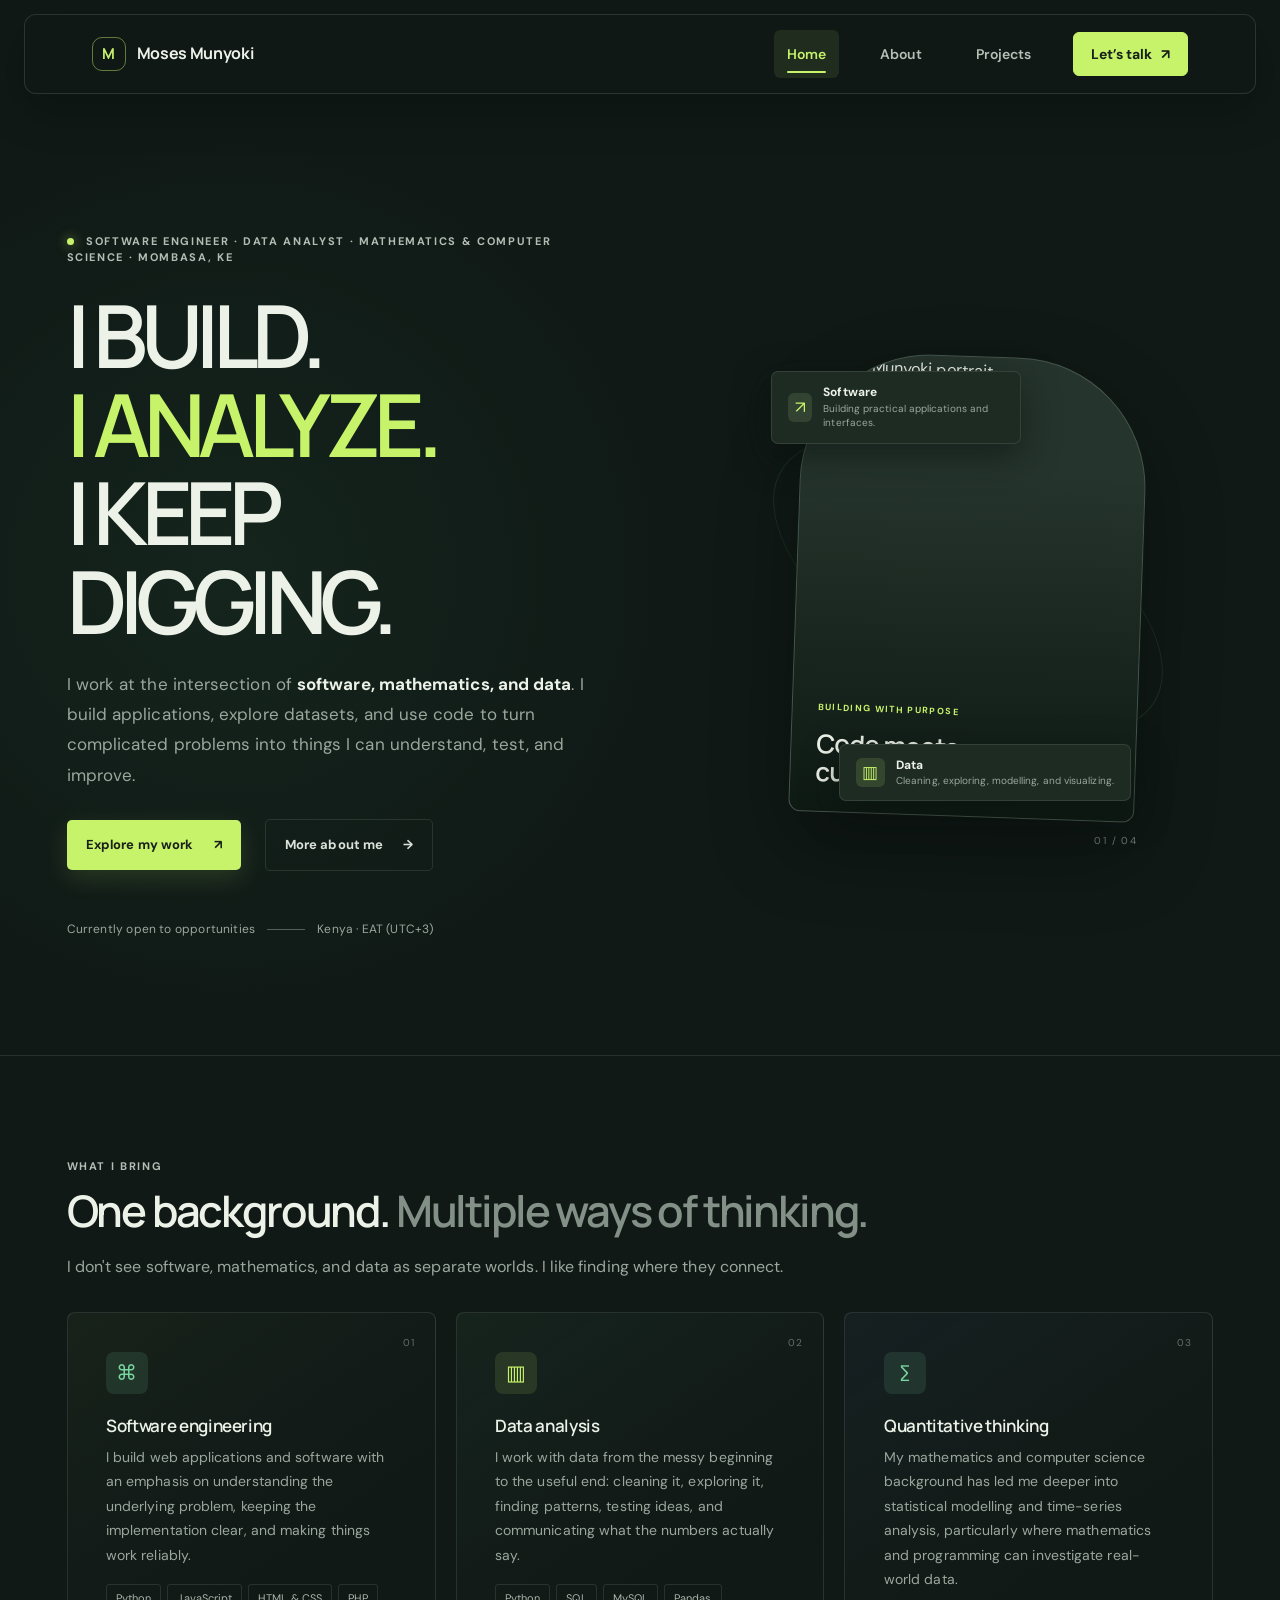
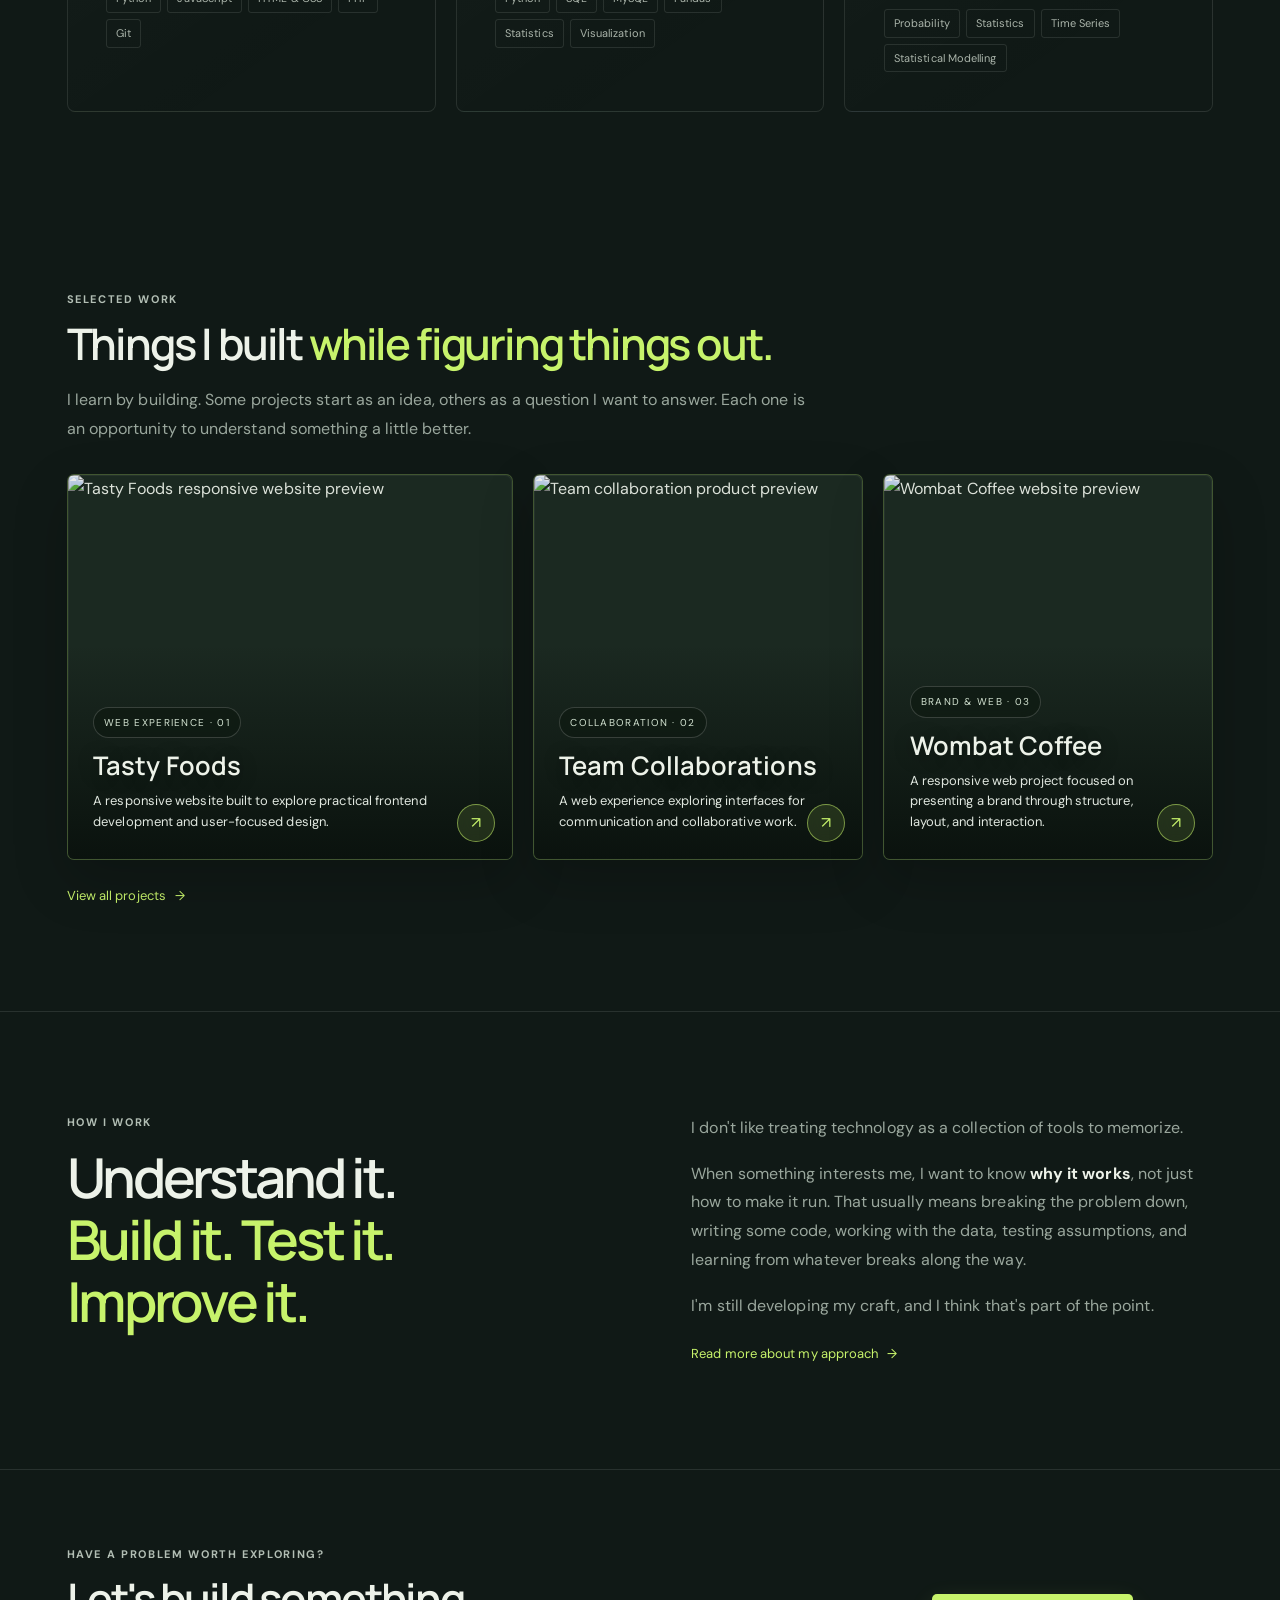
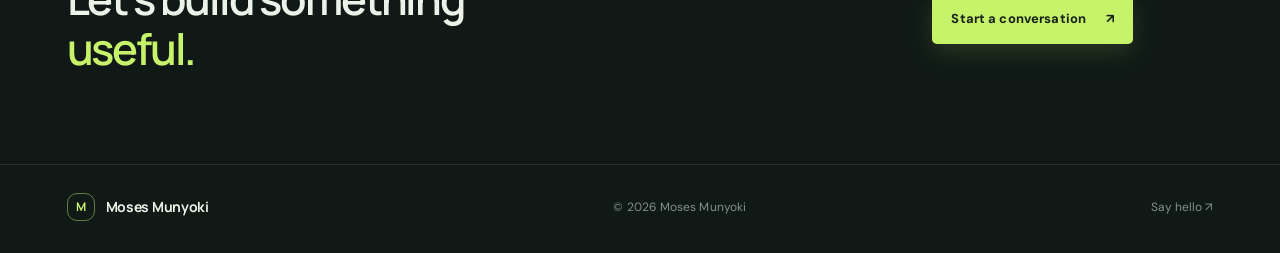
==== index.html @ 000abdc4 "Refresh portfolio design and content" ====
<!DOCTYPE html>
<html lang="en">
<head>
  <meta charset="UTF-8">
  <meta name="viewport" content="width=device-width, initial-scale=1.0">
  <meta name="author" content="Moses Munyoki">
  <meta name="description" content="Moses Munyoki — software engineer and data analyst building thoughtful digital products.">
  <meta name="theme-color" content="#101916">
  <title>Moses Munyoki — Software Engineer & Data Analyst</title>
  <link rel="icon" href="img/logo.png" type="image/png">
  <link rel="stylesheet" href="css/default.css">
  <link rel="stylesheet" href="css/ld.css">
</head>
<body>
  <div class="container">
    <header class="site-header">
      <nav class="site-nav" aria-label="Main navigation">
        <a class="brand" href="./" aria-label="Moses Munyoki home"><span class="brand-mark">M</span><span>Moses Munyoki</span></a>
        <button class="menu-toggle" id="toggle-menu" type="button" aria-expanded="false" aria-controls="main-menu">Menu <span aria-hidden="true">☰</span></button>
        <div class="nav-links" id="main-menu">
          <a class="active" href="./">Home</a><a href="pages/about/">About</a><a href="pages/project/">Projects</a><a class="nav-cta" href="pages/contact/">Let’s talk <span aria-hidden="true">↗</span></a>
        </div>
      </nav>
    </header>
    <main>
      <section class="hero" aria-labelledby="hero-title">
        <div class="hero-copy">
          <p class="eyebrow"><span class="status-dot"></span> SOFTWARE ENGINEER · DATA ANALYST · MATHEMATICS &amp; COMPUTER SCIENCE · MOMBASA, KE</p>
          <h1 id="hero-title">I BUILD.<br><span class="accent-text">I ANALYZE.</span><br>I KEEP DIGGING.</h1>
          <p class="hero-intro">I work at the intersection of <strong>software, mathematics, and data</strong>. I build applications, explore datasets, and use code to turn complicated problems into things I can understand, test, and improve.</p>
          <div class="hero-actions"><a class="button button-primary" href="pages/project/">Explore my work <span aria-hidden="true">↗</span></a><a class="button button-quiet" href="pages/about/">More about me <span aria-hidden="true">→</span></a></div>
          <div class="hero-meta"><span>Currently open to opportunities</span><span class="meta-line"></span><span>Kenya · EAT (UTC+3)</span></div>
        </div>
        <div class="hero-visual" aria-label="A glimpse of my work and process">
          <div class="visual-orbit orbit-one"></div><div class="visual-orbit orbit-two"></div>
          <div class="visual-card visual-card-main"><img src="img/me_bg_hal.jpg" alt="Moses Munyoki portrait" class="portrait"><div class="portrait-overlay"><span class="eyebrow">BUILDING WITH PURPOSE</span><strong>Code meets<br>curiosity.</strong></div></div>
          <div class="floating-note note-top"><span class="note-icon">↗</span><span><strong>Software</strong><small>Building practical applications and interfaces.</small></span></div>
          <div class="floating-note note-bottom"><span class="note-icon note-icon-lime">▥</span><span><strong>Data</strong><small>Cleaning, exploring, modelling, and visualizing.</small></span></div>
          <span class="visual-index">01 / 04</span>
        </div>
      </section>
      <section class="capabilities section-shell" aria-labelledby="capabilities-title">
        <div class="section-heading"><div><p class="eyebrow">WHAT I BRING</p><h2 id="capabilities-title">One background. <span class="muted">Multiple ways of thinking.</span></h2></div></div>
        <p class="section-intro">I don't see software, mathematics, and data as separate worlds. I like finding where they connect.</p>
        <div class="capability-grid">
          <article class="capability-card"><span class="card-number">01</span><span class="capability-icon">⌘</span><h3>Software engineering</h3><p>I build web applications and software with an emphasis on understanding the underlying problem, keeping the implementation clear, and making things work reliably.</p><div class="tag-list"><span>Python</span><span>JavaScript</span><span>HTML & CSS</span><span>PHP</span><span>Git</span></div></article>
          <article class="capability-card"><span class="card-number">02</span><span class="capability-icon lime-icon">▥</span><h3>Data analysis</h3><p>I work with data from the messy beginning to the useful end: cleaning it, exploring it, finding patterns, testing ideas, and communicating what the numbers actually say.</p><div class="tag-list"><span>Python</span><span>SQL</span><span>MySQL</span><span>Pandas</span><span>Statistics</span><span>Visualization</span></div></article>
          <article class="capability-card"><span class="card-number">03</span><span class="capability-icon">∑</span><h3>Quantitative thinking</h3><p>My mathematics and computer science background has led me deeper into statistical modelling and time-series analysis, particularly where mathematics and programming can investigate real-world data.</p><div class="tag-list"><span>Probability</span><span>Statistics</span><span>Time Series</span><span>Statistical Modelling</span></div></article>
        </div>
      </section>
      <section class="featured-work section-shell" aria-labelledby="work-title">
        <div class="section-heading"><div><p class="eyebrow">SELECTED WORK</p><h2 id="work-title">Things I built <span class="accent-text">while figuring things out.</span></h2></div></div>
        <p class="section-intro">I learn by building. Some projects start as an idea, others as a question I want to answer. Each one is an opportunity to understand something a little better.</p>
        <div class="featured-grid">
          <a class="work-card work-card-large" href="pages/project/"><img src="img/tasty-foods.png" alt="Tasty Foods responsive website preview" fetchpriority="high"><span class="work-overlay"><span class="work-type">WEB EXPERIENCE · 01</span><strong>Tasty Foods</strong><span class="work-description">A responsive website built to explore practical frontend development and user-focused design.</span><span class="work-arrow">↗</span></span></a>
          <a class="work-card" href="pages/project/"><img src="img/team-colab.png" alt="Team collaboration product preview" loading="lazy" decoding="async"><span class="work-overlay"><span class="work-type">COLLABORATION · 02</span><strong>Team Collaborations</strong><span class="work-description">A web experience exploring interfaces for communication and collaborative work.</span><span class="work-arrow">↗</span></span></a>
          <a class="work-card" href="pages/project/"><img src="img/wombat-coffee.png" alt="Wombat Coffee website preview" loading="lazy" decoding="async"><span class="work-overlay"><span class="work-type">BRAND & WEB · 03</span><strong>Wombat Coffee</strong><span class="work-description">A responsive web project focused on presenting a brand through structure, layout, and interaction.</span><span class="work-arrow">↗</span></span></a>
        </div>
        <a class="text-link work-all-link" href="pages/project/">View all projects <span aria-hidden="true">→</span></a>
      </section>
      <section class="approach section-shell"><div><p class="eyebrow">HOW I WORK</p><h2>Understand it.<br><span class="accent-text">Build it. Test it. Improve it.</span></h2></div><div class="approach-copy"><p>I don't like treating technology as a collection of tools to memorize.</p><p>When something interests me, I want to know <strong>why it works</strong>, not just how to make it run. That usually means breaking the problem down, writing some code, working with the data, testing assumptions, and learning from whatever breaks along the way.</p><p>I'm still developing my craft, and I think that's part of the point.</p><a class="text-link" href="pages/about/">Read more about my approach <span aria-hidden="true">→</span></a></div></section>
      <section class="closing section-shell"><p class="eyebrow">HAVE A PROBLEM WORTH EXPLORING?</p><div class="closing-row"><h2>Let's build something<br><span class="accent-text">useful.</span></h2><a class="button button-primary" href="pages/contact/">Start a conversation <span aria-hidden="true">↗</span></a></div></section>
    </main>
    <footer class="site-footer"><a class="brand footer-brand" href="./"><span class="brand-mark">M</span><span>Moses Munyoki</span></a><span>© <span data-year></span> Moses Munyoki</span><a href="mailto:mosesmunyoki6@gmail.com">Say hello ↗</a></footer>
  </div>
  <script src="js/app.js"></script><script src="js/home.js"></script>
</body>
</html>
---- css/default.css ----
@import url('https://fonts.googleapis.com/css2?family=DM+Sans:wght@400;500;600;700&family=Manrope:wght@400;500;600;700;800&display=swap');

:root{color-scheme:dark;--bg:#101916;--bg-soft:#151f1b;--surface:#19241f;--line:rgba(231,241,231,.11);--text:#edf2e9;--muted:#9aa79d;--lime:#c7f36b;--mint:#78d6a1;--content:1500px;--gutter:clamp(24px,5.2vw,84px);font-family:'DM Sans',Arial,sans-serif;font-synthesis:none;text-rendering:optimizeLegibility}
*,*::before,*::after{box-sizing:border-box}
html{scroll-behavior:smooth;background:var(--bg)}
body{margin:0;background:var(--bg);color:var(--text);font-size:16px;line-height:1.65;-webkit-font-smoothing:antialiased}
img{display:block;max-width:100%}a{color:inherit;text-decoration:none}button,input,textarea{font:inherit}button,a{-webkit-tap-highlight-color:transparent}
.container{min-height:100vh;overflow:hidden}.site-header{position:sticky;top:14px;z-index:20;width:min(calc(100% - 48px),var(--content));margin:14px auto -96px;border:1px solid rgba(231,241,231,.13);border-radius:12px;background:rgba(16,25,22,.82);backdrop-filter:blur(20px);box-shadow:0 16px 45px rgba(0,0,0,.22)}
.site-nav{max-width:var(--content);min-height:82px;padding:0 var(--gutter);margin:auto;display:flex;align-items:center;gap:36px}.brand{display:inline-flex;align-items:center;gap:11px;font-family:Manrope,sans-serif;font-weight:700;font-size:15px;white-space:nowrap}.brand-mark{height:34px;width:34px;display:grid;place-items:center;border:1px solid rgba(199,243,107,.45);color:var(--lime);font-size:15px;border-radius:10px}.nav-links{margin-left:auto;display:flex;align-items:center;gap:clamp(28px,4vw,56px);color:var(--muted);font-size:13px}.nav-links a{transition:color .2s}.nav-links a:hover,.nav-links a.active{color:var(--text)}.nav-links .nav-cta{color:var(--lime);padding:10px 15px;border:1px solid rgba(199,243,107,.32);border-radius:6px}.nav-cta span{padding-left:9px}.menu-toggle{display:none}
.hero{position:relative;max-width:var(--content);margin:auto;padding:clamp(105px,11vw,165px) var(--gutter) clamp(90px,9vw,135px);min-height:min(780px,84vh);display:grid;grid-template-columns:1.05fr .95fr;align-items:center;gap:clamp(55px,9vw,140px)}.hero::before{content:"";position:absolute;inset:0 44% 0 -20%;background:radial-gradient(ellipse,rgba(52,112,75,.13),transparent 65%);pointer-events:none}.hero-copy{position:relative;z-index:1}.eyebrow{margin:0;color:#a6b3a8;font-size:10px;font-weight:700;letter-spacing:.17em;line-height:1.5}.status-dot{display:inline-block;width:7px;height:7px;border-radius:50%;background:var(--lime);margin-right:8px;box-shadow:0 0 12px rgba(199,243,107,.65)}h1,h2,h3,p{margin-top:0}.hero h1{font-family:Manrope,sans-serif;font-size:clamp(58px,7.1vw,100px);line-height:1.07;letter-spacing:-.065em;font-weight:600;margin:25px 0 23px}.accent-text{color:var(--lime)}.hero-intro{max-width:570px;font-size:17px;color:var(--muted);line-height:1.8;margin-bottom:29px}.hero-actions{display:flex;align-items:center;gap:24px}.button{display:inline-flex;align-items:center;justify-content:center;gap:20px;padding:13px 17px;font-size:12px;font-weight:700;border-radius:5px;transition:transform .2s,background .2s,border-color .2s}.button:hover{transform:translateY(-2px)}.button-primary{background:var(--lime);color:#182019}.button-primary:hover{background:#d6ff86}.button-quiet{border:1px solid var(--line);color:#dbe2da}.button-quiet:hover{border-color:rgba(231,241,231,.35)}.hero-meta{display:flex;align-items:center;gap:12px;color:#849188;font-size:10px;margin-top:48px}.meta-line{height:1px;width:38px;background:#526057}
.hero-visual{height:clamp(440px,42vw,570px);position:relative;display:grid;place-items:center}.visual-card-main{position:relative;width:clamp(300px,27vw,400px);height:clamp(390px,36vw,520px);overflow:hidden;border-radius:130px 130px 12px 12px;border:1px solid rgba(226,242,226,.17);background:#25342c;box-shadow:0 32px 80px rgba(0,0,0,.3);transform:rotate(2deg)}.portrait{width:100%;height:100%;object-fit:cover;object-position:center 28%;filter:saturate(.72)}.visual-card-main::after{content:"";position:absolute;inset:25% 0 0;background:linear-gradient(transparent,rgba(12,23,17,.93))}.portrait-overlay{position:absolute;z-index:1;bottom:25px;left:25px}.portrait-overlay .eyebrow{font-size:8px;color:var(--lime)}.portrait-overlay strong{display:block;font:600 24px/1.1 Manrope,sans-serif;margin-top:10px;letter-spacing:-.04em}.visual-orbit{position:absolute;border:1px solid rgba(199,243,107,.16);border-radius:50%;width:385px;height:385px;transform:rotate(-29deg) scaleY(.48)}.orbit-two{width:440px;height:440px;transform:rotate(32deg) scaleY(.48);border-color:rgba(120,214,161,.13)}.floating-note{position:absolute;display:flex;align-items:center;gap:11px;background:#1d2b23;border:1px solid var(--line);box-shadow:0 12px 35px #0a110e88;padding:11px 15px;border-radius:7px;z-index:3}.note-top{top:59px;right:-5px}.note-bottom{bottom:53px;left:-7px}.note-icon{height:29px;width:29px;border-radius:6px;display:grid;place-items:center;background:#334331;color:var(--lime);font-size:17px}.note-icon-lime{background:rgba(199,243,107,.14)}.floating-note strong,.floating-note small{display:block;font-size:10px;line-height:1.45}.floating-note small{color:var(--muted);font-size:9px}.visual-index{position:absolute;right:4px;bottom:6px;color:#77847a;font-size:9px;letter-spacing:.14em}
.section-shell{max-width:var(--content);margin:0 auto;padding:clamp(90px,8vw,125px) var(--gutter)}.capabilities{border-top:1px solid var(--line)}.section-heading{display:flex;justify-content:space-between;align-items:end;gap:24px;margin-bottom:29px}.section-heading h2,.closing h2{font:600 clamp(25px,3.2vw,37px)/1.2 Manrope,sans-serif;letter-spacing:-.05em;margin:11px 0 0}.muted{color:#829087}.text-link{font-size:11px;color:var(--lime);white-space:nowrap}.text-link span{padding-left:9px}.capability-grid{display:grid;grid-template-columns:repeat(3,1fr);gap:20px}.capability-card{position:relative;padding:clamp(28px,3vw,42px);border:1px solid var(--line);border-radius:8px;background:linear-gradient(145deg,rgba(255,255,255,.025),transparent 70%);min-height:260px;transition:transform .22s,border-color .22s}.capability-card:hover{transform:translateY(-4px);border-color:rgba(199,243,107,.32)}.card-number{position:absolute;right:20px;top:21px;color:#617066;font-size:9px;letter-spacing:.1em}.capability-icon{height:34px;width:34px;border-radius:8px;display:grid;place-items:center;margin-bottom:20px;background:rgba(120,214,161,.12);color:var(--mint);font-size:19px}.lime-icon{color:var(--lime);background:rgba(199,243,107,.11)}.capability-card h3{font:600 15px Manrope,sans-serif;letter-spacing:-.02em;margin-bottom:8px}.capability-card p{font-size:13px;line-height:1.7;color:var(--muted);max-width:290px;margin-bottom:17px}.tag-list{display:flex;gap:6px;flex-wrap:wrap}.tag-list span{font-size:9px;color:#aab4aa;border:1px solid var(--line);border-radius:3px;padding:3px 7px}
.featured-work{padding-top:clamp(65px,6vw,90px)}.featured-grid{display:grid;grid-template-columns:1.35fr 1fr 1fr;gap:20px}.work-card{position:relative;min-height:clamp(260px,24vw,360px);overflow:hidden;border-radius:7px;background:#1b2921;border:1px solid var(--line)}.work-card img{width:100%;height:100%;min-height:clamp(260px,24vw,360px);object-fit:cover;transition:transform .45s;opacity:.78}.work-card:hover img{transform:scale(1.045);opacity:.92}.work-overlay{position:absolute;inset:30% 0 0;padding:17px;display:flex;flex-direction:column;justify-content:end;background:linear-gradient(transparent,rgba(10,17,13,.94))}.work-type{font-size:8px;letter-spacing:.13em;color:#b8c5b9}.work-overlay strong{font:600 17px Manrope,sans-serif;margin-top:5px}.work-arrow{position:absolute;right:17px;bottom:17px;color:var(--lime);font-size:16px}
.closing{border-top:1px solid var(--line);padding-top:clamp(70px,6vw,100px);padding-bottom:clamp(75px,7vw,110px)}.closing-row{display:flex;justify-content:space-between;align-items:center;gap:30px}.closing-row .button{margin-right:7%}.site-footer{max-width:var(--content);margin:auto;padding:28px var(--gutter) 32px;border-top:1px solid var(--line);display:flex;align-items:center;justify-content:space-between;color:#829087;font-size:10px}.footer-brand{color:var(--text);font-size:12px}.footer-brand .brand-mark{height:28px;width:28px;font-size:12px}
/* Inner pages */
.page-hero{max-width:var(--content);margin:auto;padding:clamp(100px,9vw,140px) var(--gutter) 70px}.page-hero h1{font:600 clamp(42px,6vw,68px)/1.1 Manrope,sans-serif;letter-spacing:-.06em;margin:19px 0 14px}.page-hero p{color:var(--muted);max-width:760px;font-size:16px}.about-layout{display:grid;grid-template-columns:.8fr 1.2fr;gap:clamp(54px,8vw,120px);align-items:start}.about-photo{height:clamp(390px,40vw,560px);border-radius:10px;overflow:hidden;border:1px solid var(--line);background:var(--surface)}.about-photo img{height:100%;width:100%;object-fit:cover;object-position:center 25%;filter:saturate(.7)}.about-copy h2{font:600 24px Manrope,sans-serif;letter-spacing:-.04em}.about-copy p{font-size:15px;color:var(--muted);line-height:1.9}.skill-groups{display:grid;grid-template-columns:repeat(2,1fr);gap:12px;margin-top:27px}.skill-group{padding:19px;border:1px solid var(--line);border-radius:7px}.skill-group h3{font:600 13px Manrope,sans-serif;color:var(--lime);margin-bottom:10px}.skill-group p{margin:0;font-size:11px}.social-links{display:flex;gap:10px;margin-top:27px}.social-links a{font-size:11px;padding:8px 12px;border:1px solid var(--line);border-radius:5px;color:#d4ddd3}.project-grid{display:grid;grid-template-columns:repeat(2,minmax(0,1fr));gap:22px}.project-card{overflow:hidden;border:1px solid var(--line);border-radius:8px;background:#151f1b;transition:transform .2s,border-color .2s}.project-card:hover{transform:translateY(-4px);border-color:rgba(199,243,107,.35)}.project-card img{width:100%;aspect-ratio:16/8.8;object-fit:cover;background:#24332b}.project-info{padding:22px 24px 24px}.project-info-top{display:flex;justify-content:space-between;align-items:start;gap:12px}.project-info h2{font:600 17px Manrope,sans-serif;margin:0 0 6px}.project-info p{font-size:13px;color:var(--muted);margin:0}.project-info .project-index{color:#849188;font-size:9px;letter-spacing:.1em;padding-top:5px}.project-tags{display:flex;gap:6px;flex-wrap:wrap;margin-top:13px}.project-tags span{font-size:9px;color:#aab4aa;padding:3px 7px;border:1px solid var(--line);border-radius:3px}.contact-layout{display:grid;grid-template-columns:.85fr 1.15fr;gap:clamp(35px,7vw,100px);align-items:start}.contact-note{border:1px solid var(--line);border-radius:8px;background:var(--surface);padding:28px}.contact-note h2{font:600 21px Manrope,sans-serif;margin-bottom:12px}.contact-note p{font-size:12px;color:var(--muted)}.contact-email{display:inline-block;color:var(--lime);font-size:12px;margin-top:6px}.contact-card{border:1px solid var(--line);border-radius:8px;padding:27px;background:rgba(255,255,255,.018)}.contact-form{display:grid;gap:15px}.form-row{display:grid;grid-template-columns:1fr 1fr;gap:13px}.contact-form label{font-size:10px;letter-spacing:.03em;color:#bdc8be;display:grid;gap:7px}.text-field{width:100%;padding:12px 13px;color:var(--text);background:#131d18;border:1px solid rgba(231,241,231,.14);border-radius:5px;font-size:12px;outline:none}.text-field:focus{border-color:rgba(199,243,107,.7)}.text-area{min-height:130px;resize:vertical}.response{min-height:18px;color:var(--lime);font-size:11px;margin:0}
@media(max-width:760px){.site-nav{min-height:68px;padding:0 20px;flex-wrap:wrap;gap:0}.menu-toggle{display:inline-flex;margin-left:auto;background:transparent;border:1px solid var(--line);border-radius:5px;padding:7px 10px;color:var(--text);font-size:11px;gap:10px;align-items:center}.nav-links{display:none;order:3;width:100%;margin:0;padding:10px 0 17px;gap:0;align-items:stretch;flex-direction:column}.nav-links.is-open{display:flex}.nav-links a{padding:12px 4px;border-top:1px solid var(--line)}.nav-links .nav-cta{border:0;padding-left:4px}.hero{padding:70px 22px 58px;min-height:0;grid-template-columns:1fr;gap:20px}.hero::before{inset:0}.hero h1{font-size:clamp(46px,12vw,68px)}.hero-intro{font-size:14px}.hero-meta{margin-top:31px}.hero-visual{height:380px;margin-top:4px}.visual-card-main{height:310px;width:245px}.visual-orbit{width:350px;height:350px}.orbit-two{width:400px;height:400px}.note-top{right:0;top:52px}.note-bottom{left:0;bottom:43px}.section-shell{padding:65px 22px}.section-heading{align-items:start}.section-heading h2{font-size:27px}.capability-grid{grid-template-columns:1fr}.capability-card{min-height:0}.featured-grid{grid-template-columns:1fr 1fr}.work-card-large{grid-column:span 2}.work-card,.work-card img{min-height:190px}.closing-row{align-items:start;flex-direction:column}.closing-row .button{margin:0}.site-footer{padding:20px 22px;gap:12px;flex-wrap:wrap}.page-hero{padding:65px 22px 42px}.page-hero p{font-size:13px}.about-layout,.contact-layout{grid-template-columns:1fr;gap:24px}.about-photo{height:350px;max-width:100%}.project-grid{grid-template-columns:1fr}.skill-groups{grid-template-columns:1fr 1fr}.contact-card,.contact-note{padding:20px}}
@media(max-width:430px){.hero-visual{height:350px}.visual-card-main{height:285px;width:225px}.hero-actions{gap:9px;flex-wrap:wrap}.button{gap:10px}.hero-meta{font-size:9px}.section-heading{flex-direction:column;gap:11px}.section-heading h2{font-size:25px}.featured-grid{grid-template-columns:1fr}.work-card-large{grid-column:auto}.work-card,.work-card img{min-height:210px}.skill-groups{grid-template-columns:1fr}.form-row{grid-template-columns:1fr}.site-footer{font-size:9px}}
@media(prefers-reduced-motion:reduce){*,*::before,*::after{scroll-behavior:auto!important;transition-duration:.01ms!important;animation-duration:.01ms!important}}

/* Type scale tuned for clear reading and precise interface hierarchy. */
:root{--font-body:clamp(16px,1.12vw,18px)}
body{font-size:var(--font-body);line-height:1.72;letter-spacing:.005em}
.eyebrow{font-size:11px;letter-spacing:.15em;color:#b2beb4}
.nav-links{font-size:14px}
.brand{font-size:16px;letter-spacing:-.02em}
.hero h1{line-height:1.02;letter-spacing:-.07em}
.hero-intro{font-size:clamp(17px,1.25vw,19px);line-height:1.78;max-width:590px}
.button{font-size:13px;letter-spacing:.01em;padding:14px 19px}
.hero-meta{font-size:12px;letter-spacing:.015em;color:#9aa79d}
.portrait-overlay .eyebrow{font-size:9px}
.portrait-overlay strong{font-size:clamp(26px,2vw,32px)}
.floating-note strong{font-size:12px}.floating-note small{font-size:10px}
.visual-index,.card-number{font-size:10px}
.section-heading h2,.closing h2{font-size:clamp(30px,3.4vw,44px);line-height:1.16}
.text-link{font-size:13px}
.capability-card h3{font-size:17px}
.capability-card p{font-size:14px;line-height:1.75;max-width:360px}
.tag-list span,.project-tags span{font-size:11px;padding:4px 9px}
.work-type{font-size:10px}.work-overlay strong{font-size:20px}
.site-footer{font-size:12px}.footer-brand{font-size:14px}
.page-hero h1{font-size:clamp(52px,6.5vw,82px);line-height:1.04}
.page-hero p{font-size:clamp(17px,1.2vw,19px);line-height:1.8;max-width:780px}
.about-copy h2{font-size:clamp(27px,2.2vw,34px)}
.about-copy p{font-size:16px;line-height:1.85}
.skill-group h3{font-size:15px}.skill-group p{font-size:13px;line-height:1.7}
.social-links a{font-size:13px;padding:9px 13px}
.project-info h2{font-size:20px}.project-info p{font-size:14px;line-height:1.6}.project-info .project-index{font-size:11px}
.contact-note h2{font-size:26px}.contact-note p{font-size:15px;line-height:1.75}.contact-email{font-size:14px}
.contact-form label{font-size:12px;letter-spacing:.02em}.text-field{font-size:14px;padding:14px 15px}.response{font-size:13px}
.hero{overflow:visible}
.featured-work{position:relative}
.featured-work::before{content:"";position:absolute;z-index:-1;inset:12% -12vw 5%;background:radial-gradient(ellipse at 50% 45%,rgba(126,201,101,.1),transparent 67%);pointer-events:none}
.work-card{isolation:isolate;border-color:rgba(199,243,107,.22);box-shadow:0 20px 55px rgba(0,0,0,.2)}
.work-card::before{content:"";position:absolute;inset:0;z-index:1;border:1px solid rgba(255,255,255,.05);border-radius:inherit;pointer-events:none}
.work-card img{filter:saturate(.92) contrast(1.04);transition:transform .55s cubic-bezier(.2,.7,.2,1),filter .35s,opacity .35s;opacity:.9}
.work-card:hover img{transform:scale(1.055);filter:saturate(1.12) contrast(1.04);opacity:1}
.work-overlay{z-index:2;padding:clamp(20px,2vw,30px);background:linear-gradient(180deg,transparent 20%,rgba(8,15,11,.88) 100%)}
.work-type{display:inline-flex;align-items:center;gap:8px;width:max-content;color:#d4e4d2;background:rgba(13,25,17,.62);border:1px solid rgba(255,255,255,.17);border-radius:99px;padding:6px 10px;backdrop-filter:blur(8px)}
.work-overlay strong{font-size:clamp(20px,2vw,27px);margin-top:10px;text-shadow:0 2px 18px rgba(0,0,0,.4)}
.work-arrow{height:38px;width:38px;display:grid;place-items:center;border:1px solid rgba(199,243,107,.55);border-radius:50%;background:rgba(199,243,107,.12);backdrop-filter:blur(8px)}
.project-card{box-shadow:0 16px 38px rgba(0,0,0,.16)}
.project-card img{filter:saturate(.93) contrast(1.03);transition:transform .55s cubic-bezier(.2,.7,.2,1),filter .35s}
.project-card:hover img{transform:scale(1.025);filter:saturate(1.1) contrast(1.04)}
.project-card .project-info{position:relative}
.project-card .project-info::before{content:"";position:absolute;top:0;left:24px;right:24px;height:1px;background:linear-gradient(90deg,transparent,rgba(199,243,107,.3),transparent)}
.capability-card{background:linear-gradient(145deg,rgba(199,243,107,.045),rgba(255,255,255,.012) 42%,transparent 80%)}
.capability-card:nth-child(2){background:linear-gradient(145deg,rgba(120,214,161,.06),rgba(255,255,255,.012) 42%,transparent 80%)}
.capability-card:nth-child(3){background:linear-gradient(145deg,rgba(125,163,242,.055),rgba(255,255,255,.012) 42%,transparent 80%)}
.capability-icon{height:42px;width:42px;font-size:21px}
.button-primary{box-shadow:0 8px 24px rgba(199,243,107,.14)}
.hero h1{font-size:clamp(52px,6.8vw,92px);line-height:1.02;letter-spacing:-.075em}
.hero-intro strong{color:var(--text);font-weight:700}
.section-intro{max-width:760px;margin:-12px 0 30px;color:var(--muted);font-size:16px;line-height:1.8}
.capability-card p{max-width:none;min-height:7.4em}
.work-card{min-height:clamp(315px,30vw,420px)}
.work-card img{min-height:clamp(315px,30vw,420px)}
.work-description{max-width:370px;color:#e0e7df;font-size:13px;line-height:1.6;margin-top:8px;padding-right:25px}
.work-all-link{display:inline-flex;margin-top:25px}
.approach{display:grid;grid-template-columns:1fr 1fr;gap:clamp(40px,8vw,120px);border-top:1px solid var(--line);align-items:start}
.approach h2{font:600 clamp(32px,4.3vw,57px)/1.12 Manrope,sans-serif;letter-spacing:-.06em;margin:17px 0 0}
.approach-copy p{font-size:16px;line-height:1.8;color:var(--muted);margin-bottom:17px}
.approach-copy strong{color:var(--text)}
.approach-copy .text-link{display:inline-flex;margin-top:5px}
.note-top{max-width:250px;left:-7%;top:9%}
.note-bottom{max-width:265px;right:-4%;bottom:9%}
.floating-note small{white-space:normal;line-height:1.45}
@media(max-width:760px){
  .hero h1{font-size:clamp(48px,10.5vw,72px)}
  .capability-card p{min-height:0}
  .approach{grid-template-columns:1fr;gap:24px}
  .approach h2{font-size:36px}
  .work-card,.work-card img{min-height:250px}
  .work-description{font-size:12px}
  .note-top{left:0;top:8px;max-width:205px}
  .note-bottom{right:0;bottom:8px;max-width:220px}
}
@media(max-width:430px){
  .hero h1{font-size:clamp(43px,11vw,54px)}
  .section-intro{font-size:15px}
  .approach h2{font-size:31px}
  .work-card,.work-card img{min-height:225px}
  .work-description{max-width:calc(100% - 12px);font-size:11px}
  .note-top{max-width:185px}
  .note-bottom{max-width:195px}
}
.about-copy strong{color:#e8efe5;font-weight:700}
.about-copy .work-with-title{font:700 18px Manrope,sans-serif;letter-spacing:-.02em;margin:32px 0 14px}
.working-principle{margin-top:25px;padding:20px 22px;border:1px solid rgba(199,243,107,.25);border-radius:8px;background:linear-gradient(110deg,rgba(199,243,107,.08),rgba(120,214,161,.025))}
.working-principle .eyebrow{color:var(--lime)}
.working-principle p{display:flex;align-items:center;gap:clamp(6px,1.2vw,16px);flex-wrap:wrap;margin:10px 0 0;color:var(--text);font-size:14px;line-height:1.6}
.working-principle p span{color:var(--lime);font-size:17px}
.skill-group{background:rgba(255,255,255,.018);padding:22px}
.skill-group h3{letter-spacing:.01em}
@media(max-width:760px){.working-principle p{font-size:12px;gap:7px}.skill-group{padding:17px}}
.site-nav{min-height:88px}
.nav-links{gap:clamp(10px,2.2vw,30px);font-size:14px;font-weight:600;color:#b5c0b7}
.nav-links>a:not(.nav-cta){position:relative;padding:12px 13px;border-radius:6px;transition:color .2s,background .2s}
.nav-links>a:not(.nav-cta):hover{color:var(--text);background:rgba(255,255,255,.055)}
.nav-links>a.active:not(.nav-cta){color:var(--lime);background:rgba(199,243,107,.09)}
.nav-links>a.active:not(.nav-cta)::after{content:"";position:absolute;left:13px;right:13px;bottom:5px;height:2px;border-radius:3px;background:var(--lime)}
.nav-links .nav-cta{display:inline-flex;align-items:center;justify-content:center;gap:9px;min-height:44px;padding:0 17px;background:var(--lime);color:#172019;border-color:var(--lime);font-weight:700;border-radius:6px;transition:background .2s,transform .2s}
.nav-links .nav-cta:hover{background:#d6ff86;transform:translateY(-1px)}
.nav-cta span{padding-left:0}
.menu-toggle{font-size:13px;font-weight:700;padding:10px 13px;border-color:rgba(231,241,231,.2);background:rgba(255,255,255,.035)}
.menu-toggle:hover,.menu-toggle[aria-expanded="true"]{border-color:rgba(199,243,107,.5);color:var(--lime)}
@media(max-width:760px){
  .site-header{top:8px;width:calc(100% - 24px);margin:8px auto -78px;border-radius:10px}
  .site-nav{min-height:68px}
  .nav-links{padding:10px 0 16px}
  .nav-links>a:not(.nav-cta){padding:12px 10px;border-radius:4px}
  .nav-links>a.active:not(.nav-cta)::after{left:10px;right:auto;bottom:7px;width:22px}
  .nav-links .nav-cta{margin-top:8px;justify-content:center}
  .menu-toggle{min-height:40px}
  .hero h1{font-size:clamp(48px,11vw,72px)}
  .hero-intro{font-size:16px}
  .hero-meta{font-size:11px}
  .section-heading h2,.closing h2{font-size:30px}
  .page-hero h1{font-size:clamp(48px,10vw,68px)}
  .page-hero p{font-size:16px}
  .site-footer{font-size:11px}
}

/* Keep hero callouts in clear space around the portrait rather than on top of it. */
.hero-visual{isolation:isolate}
.visual-card-main{z-index:1}
.floating-note{z-index:2;white-space:nowrap;padding:12px 16px}
.note-top{top:10%;left:-8%;right:auto;transform:none}
.note-bottom{right:3%;left:auto;bottom:10%;transform:none;max-width:calc(100% - 24px)}
@media(min-width:761px){
  .hero-visual{max-width:620px;margin-inline:auto}
  .note-top{left:-7%;top:10%}
  .note-bottom{right:3%;bottom:10%}
}
@media(max-width:760px){
  .hero-visual{width:min(100%,500px);margin:20px auto 0;height:420px}
  .visual-card-main{height:300px;width:235px}
  .note-top{top:8px;left:0;right:auto;transform:translateX(-6%)}
  .note-bottom{right:0;left:auto;bottom:8px;transform:none;max-width:calc(100% - 12px)}
}
@media(max-width:430px){
  .hero-visual{height:390px}
  .visual-card-main{height:270px;width:210px}
  .floating-note{gap:8px;padding:9px 11px}
  .note-top{left:0;right:auto;top:0;transform:translateX(-4%)}
  .note-bottom{right:0;left:auto;bottom:0;max-width:calc(100% - 4px);padding:8px 9px;gap:7px}
  .floating-note strong{font-size:11px}
  .floating-note small{font-size:9px}
}
@media(max-width:430px){
  .eyebrow{font-size:10px}
  .hero h1{font-size:clamp(45px,12vw,58px)}
  .hero-intro{font-size:15px}
  .section-heading h2,.closing h2{font-size:27px}
  .page-hero h1{font-size:46px}
  .about-copy p{font-size:15px}
  .project-info h2{font-size:18px}
}

/* Keep the floating navigation clear of all scrolling content. */
.site-header{position:fixed;top:14px;left:50%;transform:translateX(-50%);margin:0;background:rgba(16,25,22,.97);isolation:isolate}
.site-nav{min-height:78px}
main{padding-top:92px}
@media(max-width:760px){
  .site-header{top:8px;margin:0}
  .site-nav{min-height:64px}
  main{padding-top:76px}
}
---- css/ld.css ----
/* Responsive layout rules are consolidated in default.css. */
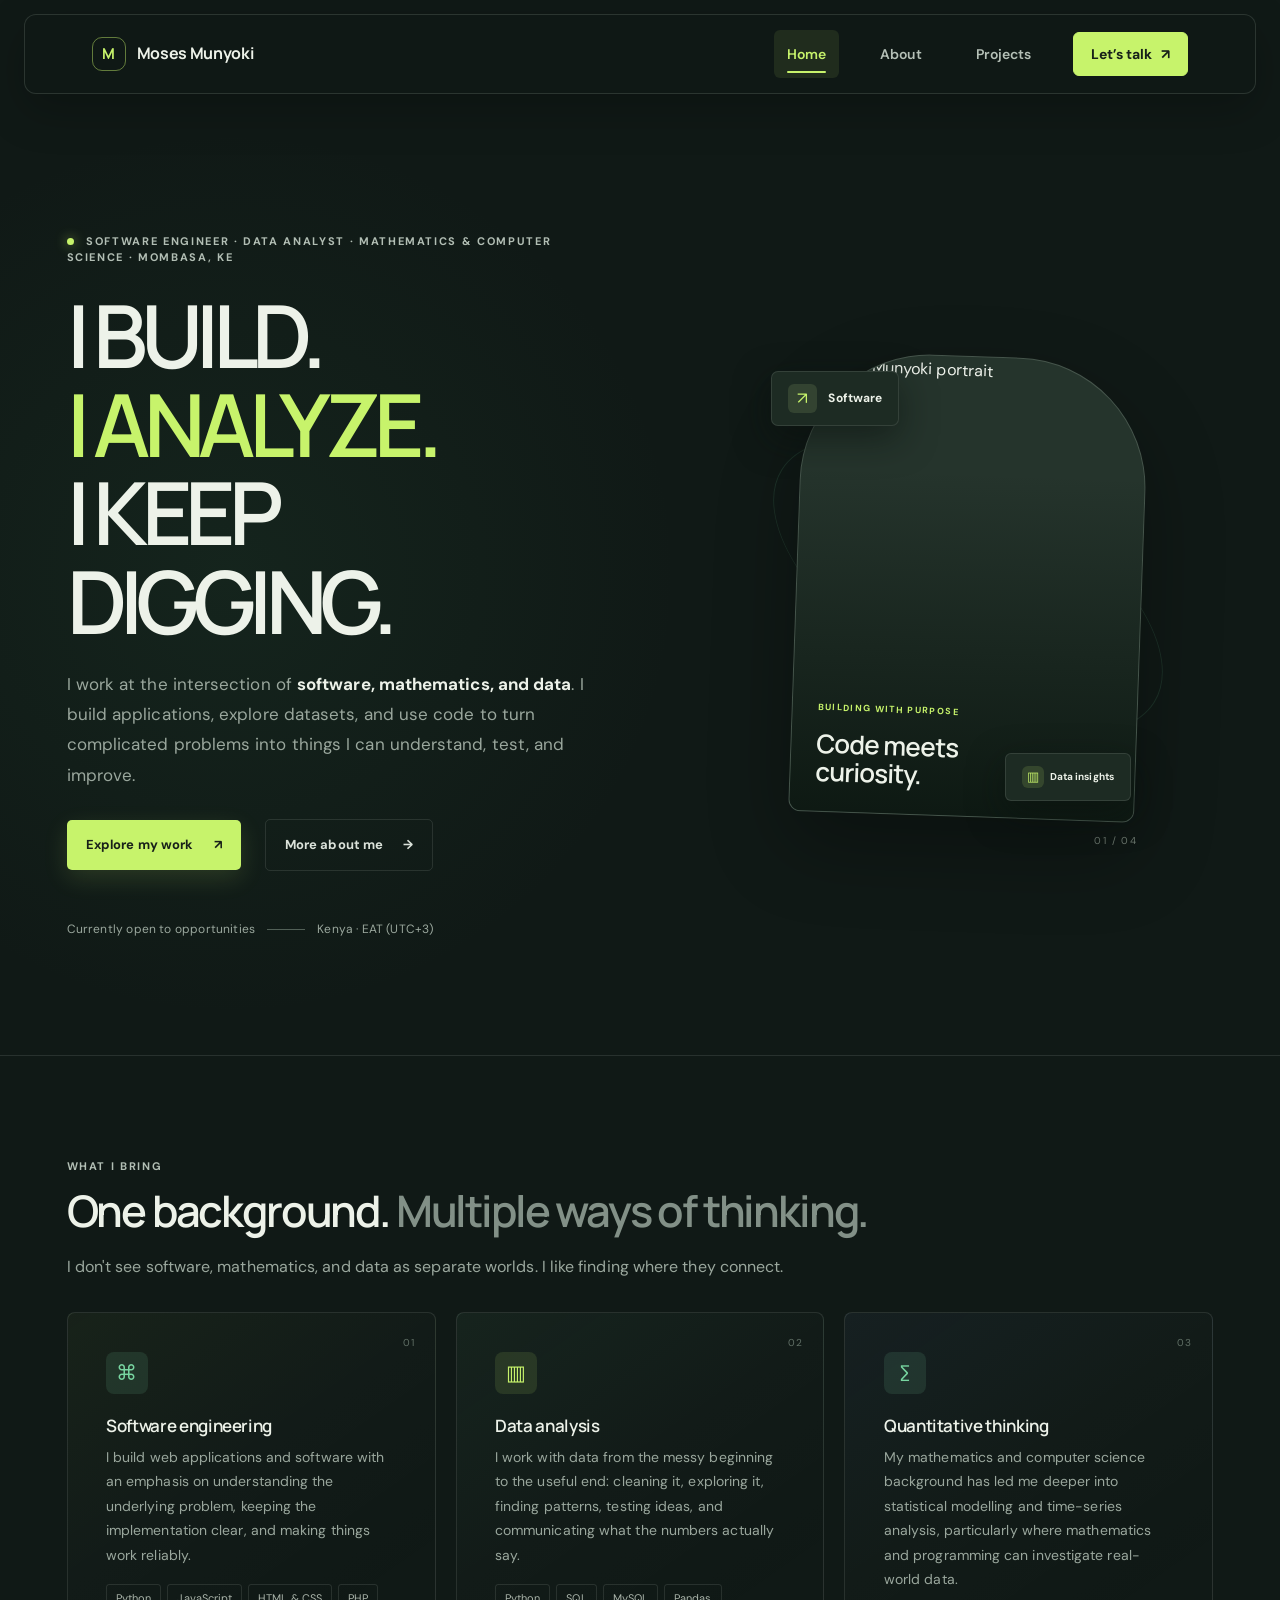
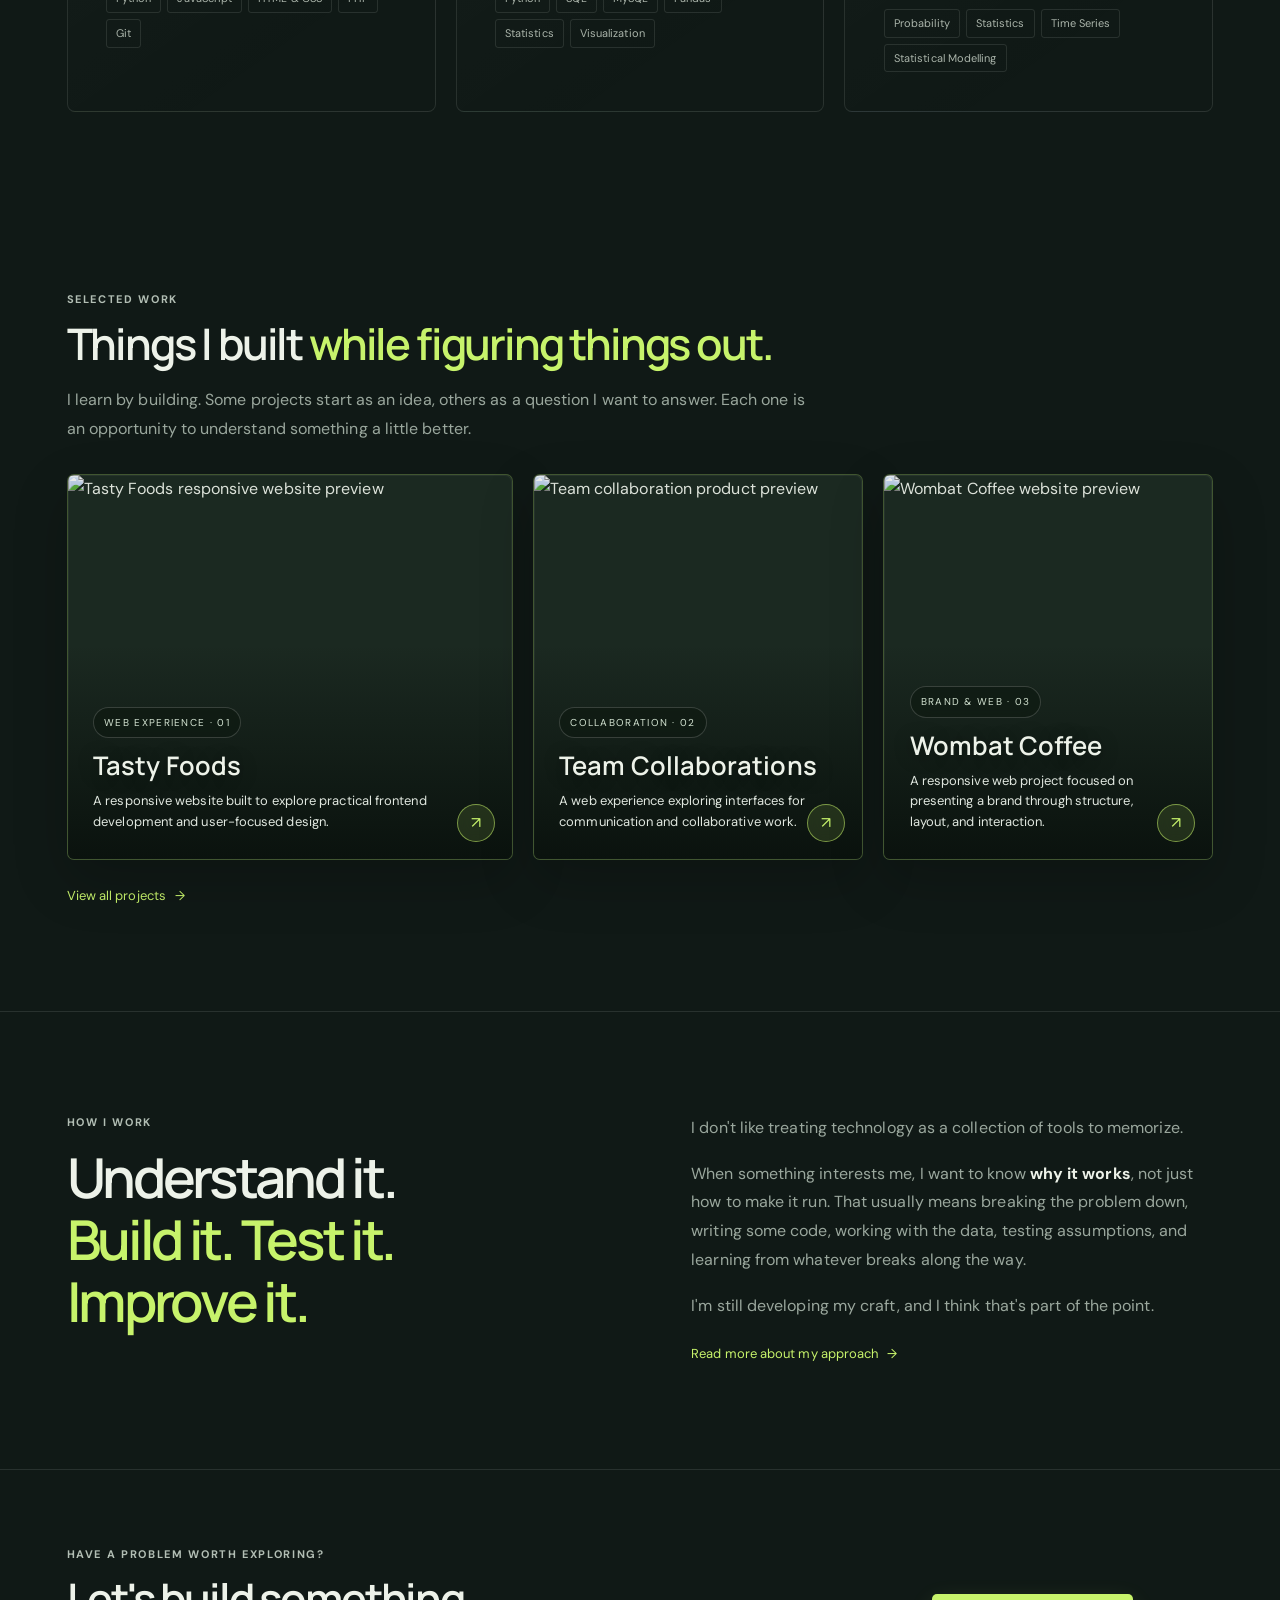
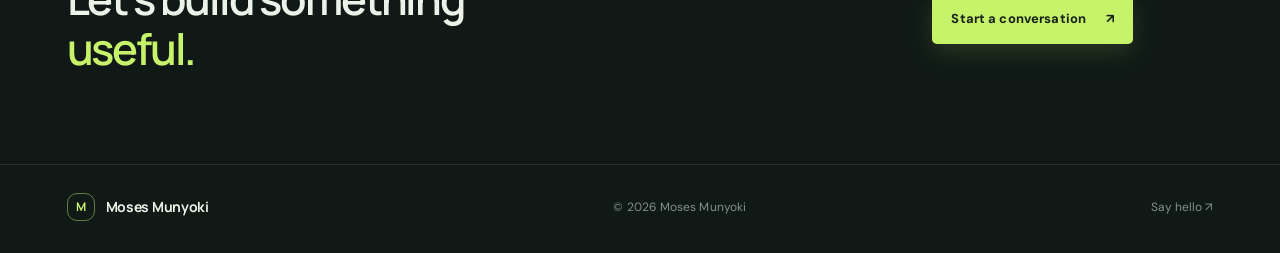
==== commit 9b84c2cc: "all" ====
--- a/index.html
+++ b/index.html
@@ -34,8 +34,8 @@
         <div class="hero-visual" aria-label="A glimpse of my work and process">
           <div class="visual-orbit orbit-one"></div><div class="visual-orbit orbit-two"></div>
           <div class="visual-card visual-card-main"><img src="img/me_bg_hal.jpg" alt="Moses Munyoki portrait" class="portrait"><div class="portrait-overlay"><span class="eyebrow">BUILDING WITH PURPOSE</span><strong>Code meets<br>curiosity.</strong></div></div>
-          <div class="floating-note note-top"><span class="note-icon">↗</span><span><strong>Software</strong><small>Building practical applications and interfaces.</small></span></div>
-          <div class="floating-note note-bottom"><span class="note-icon note-icon-lime">▥</span><span><strong>Data</strong><small>Cleaning, exploring, modelling, and visualizing.</small></span></div>
+          <div class="floating-note note-top"><span class="note-icon">↗</span><span><strong>Software</strong></span></div>
+          <div class="floating-note note-bottom"><span class="note-icon note-icon-lime">▥</span><span><strong>Data insights</strong></span></div>
           <span class="visual-index">01 / 04</span>
         </div>
       </section>
--- a/css/default.css
+++ b/css/default.css
@@ -85,6 +85,10 @@
 .note-top{max-width:250px;left:-7%;top:9%}
 .note-bottom{max-width:265px;right:-4%;bottom:9%}
 .floating-note small{white-space:normal;line-height:1.45}
+.note-bottom{max-width:170px;padding:7px 9px;gap:6px;border-radius:6px}
+.note-bottom .note-icon{width:22px;height:22px;min-width:22px;font-size:13px}
+.note-bottom strong{font-size:10px;line-height:1.25}
+.note-bottom small{font-size:8px;line-height:1.3}
 @media(max-width:760px){
   .hero h1{font-size:clamp(48px,10.5vw,72px)}
   .capability-card p{min-height:0}
@@ -93,7 +97,10 @@
   .work-card,.work-card img{min-height:250px}
   .work-description{font-size:12px}
   .note-top{left:0;top:8px;max-width:205px}
-  .note-bottom{right:0;bottom:8px;max-width:220px}
+  .note-bottom{right:0;bottom:8px;max-width:145px;padding:6px 8px;gap:5px}
+  .note-bottom .note-icon{width:20px;height:20px;min-width:20px;font-size:12px}
+  .note-bottom strong{font-size:9px}
+  .note-bottom small{font-size:7px}
 }
 @media(max-width:430px){
   .hero h1{font-size:clamp(43px,11vw,54px)}
@@ -102,7 +109,7 @@
   .work-card,.work-card img{min-height:225px}
   .work-description{max-width:calc(100% - 12px);font-size:11px}
   .note-top{max-width:185px}
-  .note-bottom{max-width:195px}
+  .note-bottom{max-width:132px;padding:5px 7px;gap:5px}
 }
 .about-copy strong{color:#e8efe5;font-weight:700}
 .about-copy .work-with-title{font:700 18px Manrope,sans-serif;letter-spacing:-.02em;margin:32px 0 14px}
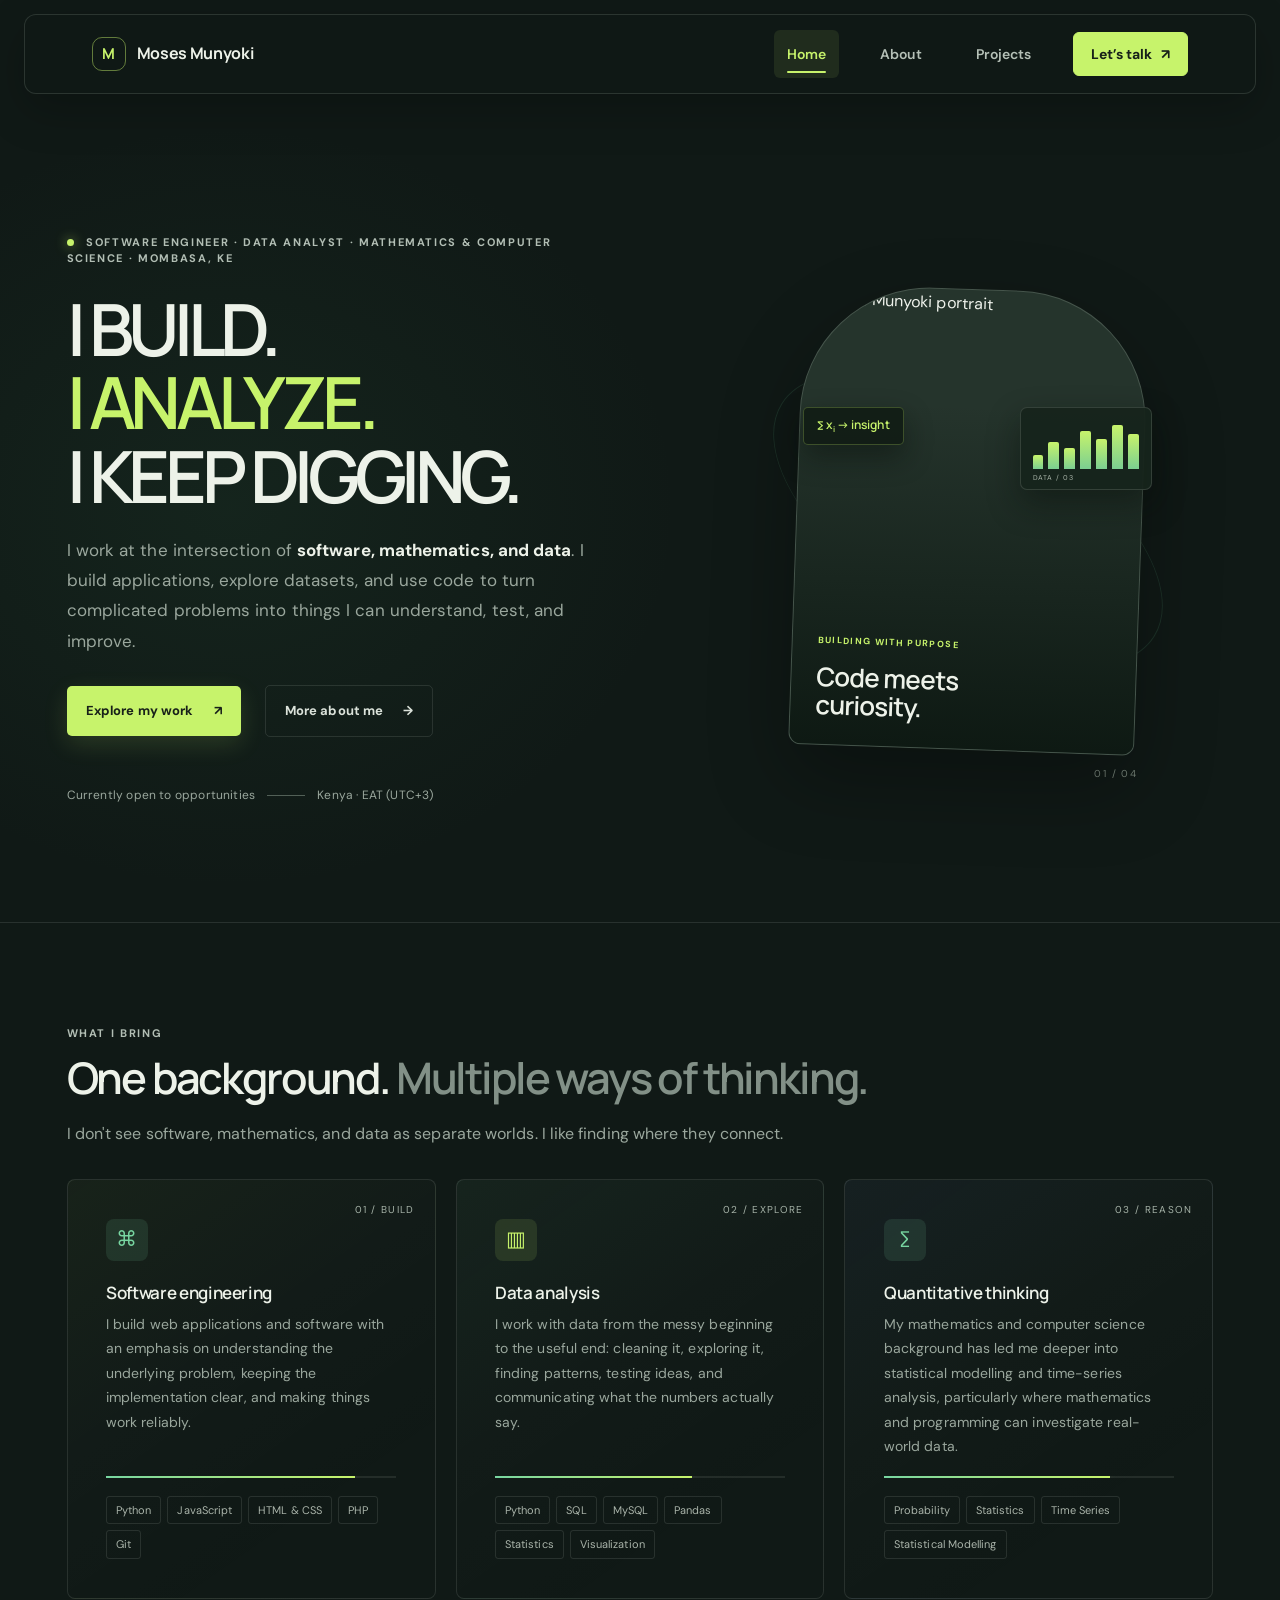
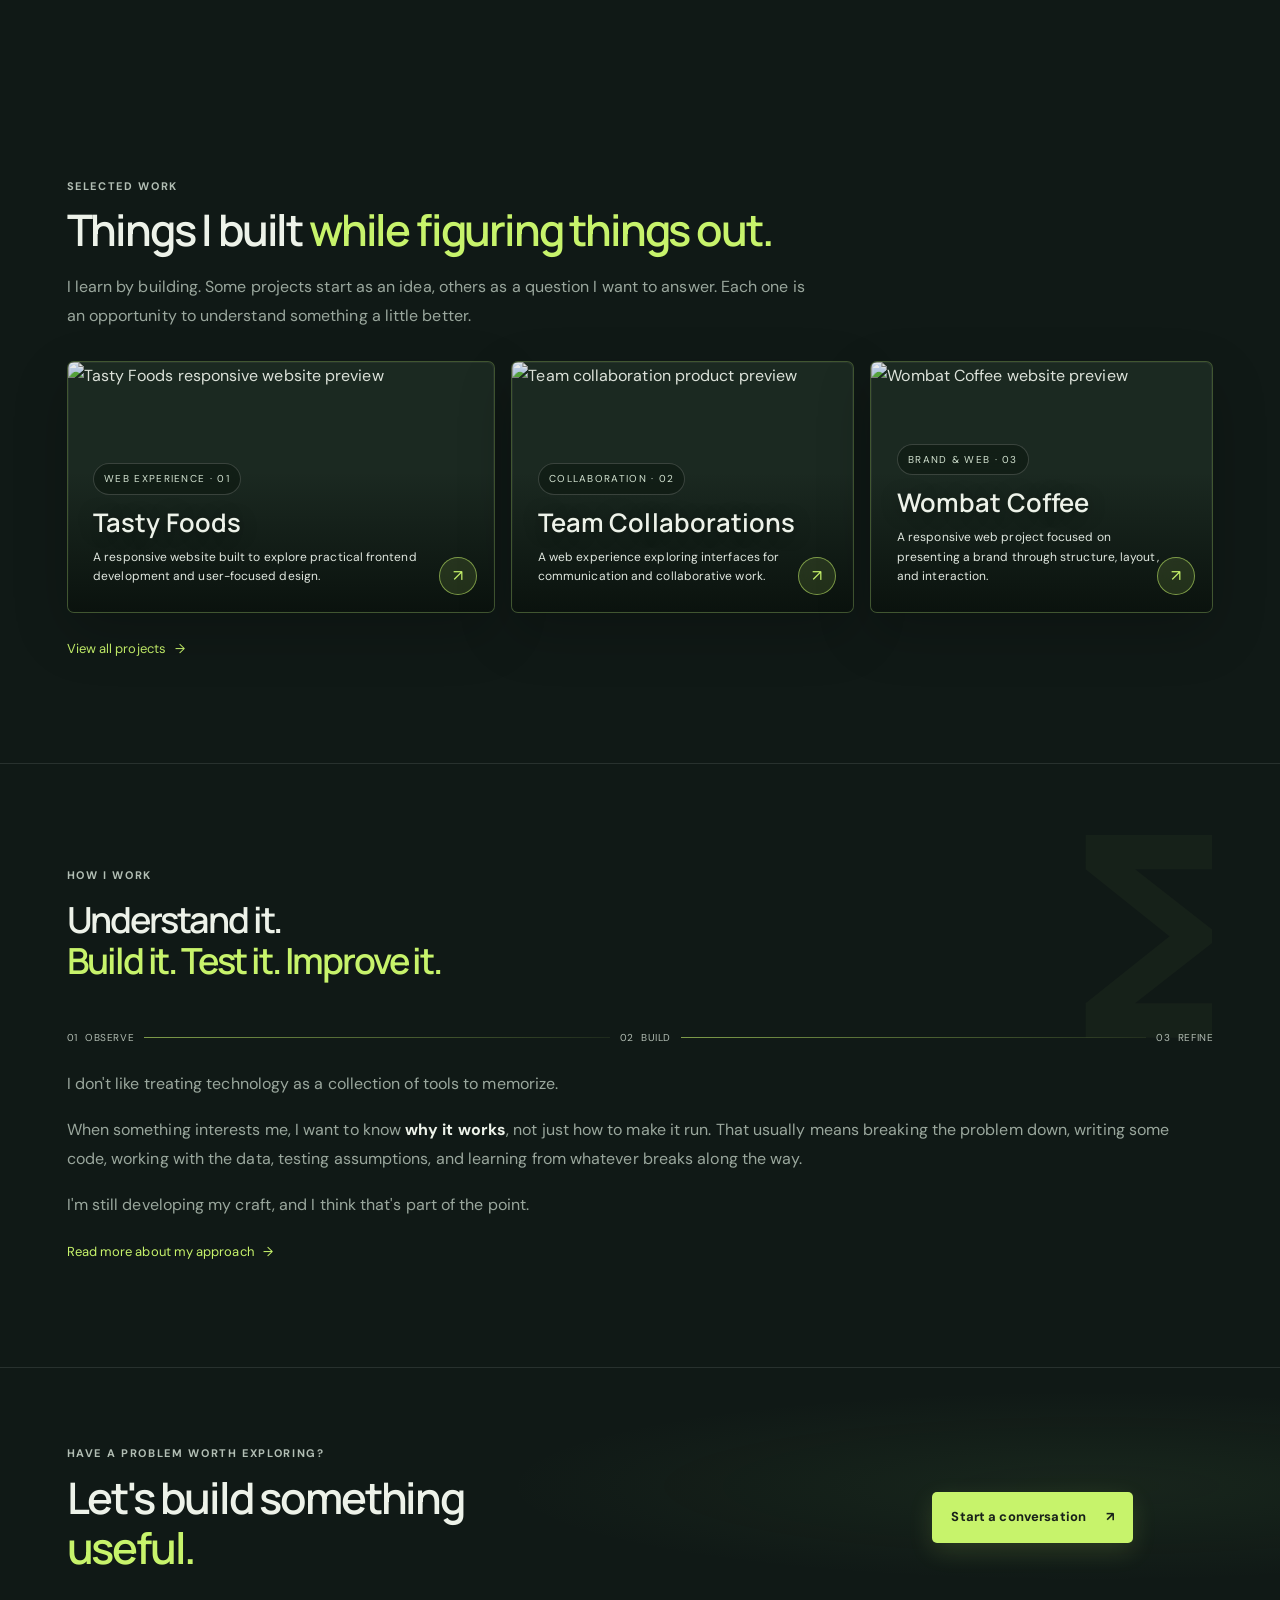
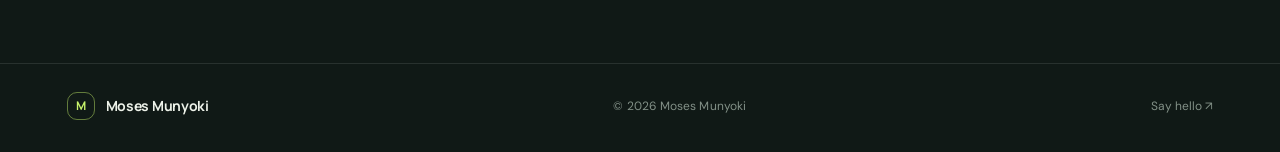
==== commit 04069db4: "last" ====
--- a/index.html
+++ b/index.html
@@ -34,8 +34,8 @@
         <div class="hero-visual" aria-label="A glimpse of my work and process">
           <div class="visual-orbit orbit-one"></div><div class="visual-orbit orbit-two"></div>
           <div class="visual-card visual-card-main"><img src="img/me_bg_hal.jpg" alt="Moses Munyoki portrait" class="portrait"><div class="portrait-overlay"><span class="eyebrow">BUILDING WITH PURPOSE</span><strong>Code meets<br>curiosity.</strong></div></div>
-          <div class="floating-note note-top"><span class="note-icon">↗</span><span><strong>Software</strong></span></div>
-          <div class="floating-note note-bottom"><span class="note-icon note-icon-lime">▥</span><span><strong>Data insights</strong></span></div>
+          <div class="math-chip">∑ x<sub>i</sub> → insight</div>
+          <div class="chart-chip" aria-hidden="true"><span></span><span></span><span></span><span></span><span></span><span></span><span></span><i>DATA / 03</i></div>
           <span class="visual-index">01 / 04</span>
         </div>
       </section>
@@ -43,9 +43,9 @@
         <div class="section-heading"><div><p class="eyebrow">WHAT I BRING</p><h2 id="capabilities-title">One background. <span class="muted">Multiple ways of thinking.</span></h2></div></div>
         <p class="section-intro">I don't see software, mathematics, and data as separate worlds. I like finding where they connect.</p>
         <div class="capability-grid">
-          <article class="capability-card"><span class="card-number">01</span><span class="capability-icon">⌘</span><h3>Software engineering</h3><p>I build web applications and software with an emphasis on understanding the underlying problem, keeping the implementation clear, and making things work reliably.</p><div class="tag-list"><span>Python</span><span>JavaScript</span><span>HTML & CSS</span><span>PHP</span><span>Git</span></div></article>
-          <article class="capability-card"><span class="card-number">02</span><span class="capability-icon lime-icon">▥</span><h3>Data analysis</h3><p>I work with data from the messy beginning to the useful end: cleaning it, exploring it, finding patterns, testing ideas, and communicating what the numbers actually say.</p><div class="tag-list"><span>Python</span><span>SQL</span><span>MySQL</span><span>Pandas</span><span>Statistics</span><span>Visualization</span></div></article>
-          <article class="capability-card"><span class="card-number">03</span><span class="capability-icon">∑</span><h3>Quantitative thinking</h3><p>My mathematics and computer science background has led me deeper into statistical modelling and time-series analysis, particularly where mathematics and programming can investigate real-world data.</p><div class="tag-list"><span>Probability</span><span>Statistics</span><span>Time Series</span><span>Statistical Modelling</span></div></article>
+          <article class="capability-card"><span class="card-number">01 / BUILD</span><span class="capability-icon">⌘</span><h3>Software engineering</h3><p>I build web applications and software with an emphasis on understanding the underlying problem, keeping the implementation clear, and making things work reliably.</p><div class="capability-meter"><span style="width:86%"></span></div><div class="tag-list"><span>Python</span><span>JavaScript</span><span>HTML & CSS</span><span>PHP</span><span>Git</span></div></article>
+          <article class="capability-card"><span class="card-number">02 / EXPLORE</span><span class="capability-icon lime-icon">▥</span><h3>Data analysis</h3><p>I work with data from the messy beginning to the useful end: cleaning it, exploring it, finding patterns, testing ideas, and communicating what the numbers actually say.</p><div class="capability-meter"><span style="width:68%"></span></div><div class="tag-list"><span>Python</span><span>SQL</span><span>MySQL</span><span>Pandas</span><span>Statistics</span><span>Visualization</span></div></article>
+          <article class="capability-card"><span class="card-number">03 / REASON</span><span class="capability-icon">∑</span><h3>Quantitative thinking</h3><p>My mathematics and computer science background has led me deeper into statistical modelling and time-series analysis, particularly where mathematics and programming can investigate real-world data.</p><div class="capability-meter"><span style="width:78%"></span></div><div class="tag-list"><span>Probability</span><span>Statistics</span><span>Time Series</span><span>Statistical Modelling</span></div></article>
         </div>
       </section>
       <section class="featured-work section-shell" aria-labelledby="work-title">
@@ -53,12 +53,12 @@
         <p class="section-intro">I learn by building. Some projects start as an idea, others as a question I want to answer. Each one is an opportunity to understand something a little better.</p>
         <div class="featured-grid">
           <a class="work-card work-card-large" href="pages/project/"><img src="img/tasty-foods.png" alt="Tasty Foods responsive website preview" fetchpriority="high"><span class="work-overlay"><span class="work-type">WEB EXPERIENCE · 01</span><strong>Tasty Foods</strong><span class="work-description">A responsive website built to explore practical frontend development and user-focused design.</span><span class="work-arrow">↗</span></span></a>
-          <a class="work-card" href="pages/project/"><img src="img/team-colab.png" alt="Team collaboration product preview" loading="lazy" decoding="async"><span class="work-overlay"><span class="work-type">COLLABORATION · 02</span><strong>Team Collaborations</strong><span class="work-description">A web experience exploring interfaces for communication and collaborative work.</span><span class="work-arrow">↗</span></span></a>
-          <a class="work-card" href="pages/project/"><img src="img/wombat-coffee.png" alt="Wombat Coffee website preview" loading="lazy" decoding="async"><span class="work-overlay"><span class="work-type">BRAND & WEB · 03</span><strong>Wombat Coffee</strong><span class="work-description">A responsive web project focused on presenting a brand through structure, layout, and interaction.</span><span class="work-arrow">↗</span></span></a>
+          <a class="work-card" href="pages/project/"><img src="img/team-colab.png" alt="Team collaboration product preview" loading="eager" decoding="async"><span class="work-overlay"><span class="work-type">COLLABORATION · 02</span><strong>Team Collaborations</strong><span class="work-description">A web experience exploring interfaces for communication and collaborative work.</span><span class="work-arrow">↗</span></span></a>
+          <a class="work-card" href="pages/project/"><img src="img/wombat-coffee.png" alt="Wombat Coffee website preview" loading="eager" decoding="async"><span class="work-overlay"><span class="work-type">BRAND & WEB · 03</span><strong>Wombat Coffee</strong><span class="work-description">A responsive web project focused on presenting a brand through structure, layout, and interaction.</span><span class="work-arrow">↗</span></span></a>
         </div>
         <a class="text-link work-all-link" href="pages/project/">View all projects <span aria-hidden="true">→</span></a>
       </section>
-      <section class="approach section-shell"><div><p class="eyebrow">HOW I WORK</p><h2>Understand it.<br><span class="accent-text">Build it. Test it. Improve it.</span></h2></div><div class="approach-copy"><p>I don't like treating technology as a collection of tools to memorize.</p><p>When something interests me, I want to know <strong>why it works</strong>, not just how to make it run. That usually means breaking the problem down, writing some code, working with the data, testing assumptions, and learning from whatever breaks along the way.</p><p>I'm still developing my craft, and I think that's part of the point.</p><a class="text-link" href="pages/about/">Read more about my approach <span aria-hidden="true">→</span></a></div></section>
+      <section class="approach section-shell"><div><p class="eyebrow">HOW I WORK</p><h2>Understand it.<br><span class="accent-text">Build it. Test it. Improve it.</span></h2><div class="process-track"><span>01&nbsp; Observe</span><i></i><span>02&nbsp; Build</span><i></i><span>03&nbsp; Refine</span></div></div><div class="approach-copy"><p>I don't like treating technology as a collection of tools to memorize.</p><p>When something interests me, I want to know <strong>why it works</strong>, not just how to make it run. That usually means breaking the problem down, writing some code, working with the data, testing assumptions, and learning from whatever breaks along the way.</p><p>I'm still developing my craft, and I think that's part of the point.</p><a class="text-link" href="pages/about/">Read more about my approach <span aria-hidden="true">→</span></a></div></section>
       <section class="closing section-shell"><p class="eyebrow">HAVE A PROBLEM WORTH EXPLORING?</p><div class="closing-row"><h2>Let's build something<br><span class="accent-text">useful.</span></h2><a class="button button-primary" href="pages/contact/">Start a conversation <span aria-hidden="true">↗</span></a></div></section>
     </main>
     <footer class="site-footer"><a class="brand footer-brand" href="./"><span class="brand-mark">M</span><span>Moses Munyoki</span></a><span>© <span data-year></span> Moses Munyoki</span><a href="mailto:mosesmunyoki6@gmail.com">Say hello ↗</a></footer>
--- a/css/default.css
+++ b/css/default.css
@@ -89,7 +89,61 @@
 .note-bottom .note-icon{width:22px;height:22px;min-width:22px;font-size:13px}
 .note-bottom strong{font-size:10px;line-height:1.25}
 .note-bottom small{font-size:8px;line-height:1.3}
-@media(max-width:760px){
+.hero{min-height:clamp(660px,calc(100vh - 70px),900px)}
+.hero-visual{min-width:0}
+.math-chip{position:absolute;left:2%;top:29%;z-index:2;padding:10px 13px;border:1px solid rgba(199,243,107,.24);border-radius:5px;background:rgba(17,28,21,.9);color:var(--lime);font:600 12px/1.2 Manrope,sans-serif;box-shadow:0 12px 28px #09100b77}
+.math-chip sub{font-size:8px}
+.chart-chip{position:absolute;right:-3%;top:29%;z-index:2;width:132px;height:83px;padding:13px 12px 20px;display:flex;align-items:end;gap:5px;border:1px solid rgba(231,241,231,.14);border-radius:7px;background:rgba(23,36,28,.95);box-shadow:0 14px 32px #09100b77}
+.chart-chip span{flex:1;height:30%;border-radius:2px 2px 0 0;background:linear-gradient(0deg,#7bcf91,#c7f36b)}
+.chart-chip span:nth-child(2){height:57%}.chart-chip span:nth-child(3){height:43%}.chart-chip span:nth-child(4){height:78%}.chart-chip span:nth-child(5){height:62%}.chart-chip span:nth-child(6){height:91%}.chart-chip span:nth-child(7){height:72%}
+.chart-chip i{position:absolute;left:12px;bottom:5px;color:#aab6aa;font-style:normal;font-size:7px;letter-spacing:.13em}
+.capability-card{display:flex;flex-direction:column;min-height:340px}
+.capability-card p{flex:1;min-height:0}
+.card-number{font-size:10px;color:#a6b3a8;letter-spacing:.13em}
+.capability-meter{height:2px;width:100%;margin:0 0 18px;background:rgba(231,241,231,.09);overflow:hidden}
+.capability-meter span{display:block;height:100%;background:linear-gradient(90deg,var(--mint),var(--lime));box-shadow:0 0 12px rgba(199,243,107,.3)}
+.process-track{display:flex;align-items:center;gap:10px;margin-top:48px;color:#b2bdb3;font-size:10px;letter-spacing:.06em;text-transform:uppercase;white-space:nowrap}
+.process-track i{height:1px;flex:1;min-width:12px;background:linear-gradient(90deg,rgba(199,243,107,.6),rgba(199,243,107,.08))}
+.featured-grid{grid-template-columns:1.25fr 1fr 1fr;gap:16px}
+.work-card-large{min-height:clamp(340px,34vw,460px)}
+.work-card-large img{min-height:clamp(340px,34vw,460px)}
+.approach{position:relative;overflow:hidden}
+.approach::after{content:"∑";position:absolute;right:4%;top:1%;font:800 clamp(150px,22vw,310px)/1 Manrope,sans-serif;color:rgba(199,243,107,.035);pointer-events:none}
+.approach>*{position:relative;z-index:1}
+.closing{background:radial-gradient(ellipse at 85% 40%,rgba(119,185,97,.08),transparent 38%)}
+@media(max-width:760px){
+  .hero{min-height:0}
+  .math-chip{left:0;top:21%;font-size:10px}
+  .chart-chip{right:0;top:22%;width:112px;height:72px}
+  .capability-card{min-height:0}
+  .process-track{margin-top:28px;white-space:normal;font-size:8px;gap:6px}
+  .approach::after{right:-4%;top:12%;font-size:190px}
+  .work-card-large,.work-card-large img{min-height:280px}
+}
+@media(max-width:430px){
+  .math-chip{top:19%;left:0;padding:8px 10px}
+  .chart-chip{top:20%;right:0;width:94px;height:64px;padding:10px 9px 18px}
+  .chart-chip i{left:9px;font-size:6px}
+  .process-track{font-size:7px;gap:4px}
+  .work-card-large,.work-card-large img{min-height:225px}
+}
+.hero-visual{overflow:visible}
+@media(max-width:760px){
+  .hero-visual{height:420px}
+  .math-chip{top:19%;left:0}
+  .chart-chip{top:20%;right:0}
+  .note-top{left:0;right:auto;top:8px;max-width:190px}
+  .note-bottom{right:0;left:auto;bottom:8px;max-width:130px}
+  .visual-card-main{height:290px;width:225px}
+}
+@media(max-width:430px){
+  .hero-visual{height:390px}
+  .math-chip{top:17%;left:0}
+  .chart-chip{top:18%;right:0}
+  .note-top{top:0;left:0;max-width:175px}
+  .note-bottom{right:0;bottom:0;max-width:125px}
+  .visual-card-main{height:270px;width:210px}
+}
   .hero h1{font-size:clamp(48px,10.5vw,72px)}
   .capability-card p{min-height:0}
   .approach{grid-template-columns:1fr;gap:24px}
@@ -112,6 +166,20 @@
   .note-bottom{max-width:132px;padding:5px 7px;gap:5px}
 }
 .about-copy strong{color:#e8efe5;font-weight:700}
+.about-photo-column{display:flex;flex-direction:column;gap:16px}
+.exploring-card{overflow:hidden;border:1px solid rgba(199,243,107,.19);border-radius:9px;background:linear-gradient(150deg,rgba(199,243,107,.055),rgba(255,255,255,.012) 45%,rgba(120,214,161,.025));}
+.about-photo-column{justify-content:center;gap:24px}
+.exploring-card{width:100%;align-self:center}
+.exploring-heading{padding:23px 24px 18px;border-bottom:1px solid var(--line);background:radial-gradient(ellipse at 100% 0,rgba(199,243,107,.1),transparent 55%)}
+.exploring-heading .eyebrow{color:var(--lime)}
+.exploring-heading h2{margin:10px 0 0;font:600 23px/1.22 Manrope,sans-serif;letter-spacing:-.045em}
+.exploring-list article{display:grid;grid-template-columns:27px 1fr 20px;gap:14px;align-items:center;min-height:86px;padding:17px 24px;border-bottom:1px solid rgba(231,241,231,.08);transition:background .2s}
+.exploring-list article:last-child{border-bottom:0}
+.exploring-list article:hover{background:rgba(255,255,255,.025)}
+.explore-index{padding-top:2px;color:#849188;font-size:9px;letter-spacing:.08em}
+.exploring-list h3{margin:0 0 4px;font:600 13px Manrope,sans-serif;color:var(--text)}
+.exploring-list p{margin:0;color:var(--muted);font-size:11px;line-height:1.55}
+.explore-arrow{color:var(--lime);font-size:12px;opacity:.65}
 .about-copy .work-with-title{font:700 18px Manrope,sans-serif;letter-spacing:-.02em;margin:32px 0 14px}
 .working-principle{margin-top:25px;padding:20px 22px;border:1px solid rgba(199,243,107,.25);border-radius:8px;background:linear-gradient(110deg,rgba(199,243,107,.08),rgba(120,214,161,.025))}
 .working-principle .eyebrow{color:var(--lime)}
@@ -120,6 +188,8 @@
 .skill-group{background:rgba(255,255,255,.018);padding:22px}
 .skill-group h3{letter-spacing:.01em}
 @media(max-width:760px){.working-principle p{font-size:12px;gap:7px}.skill-group{padding:17px}}
+@media(max-width:760px){.about-layout{display:flex;flex-direction:column;gap:30px}.about-layout>.about-copy{order:1}.about-layout>.about-photo-column{display:contents}.about-photo{order:0;height:420px;width:min(100%,520px)}.exploring-card{order:2;width:min(100%,620px);margin:0 auto}.exploring-list article{min-height:78px;padding:16px 22px}}
+@media(max-width:430px){.about-photo{height:350px}.about-visual-note{padding:18px;min-height:150px}.about-visual-note p{font-size:18px}.about-mini-chart{right:16px;bottom:22px;width:85px;height:54px}.about-note-index{left:18px}.exploring-heading{padding:20px 18px 16px}.exploring-heading h2{font-size:21px}.exploring-list article{padding:15px 18px;grid-template-columns:23px 1fr 16px;gap:9px}.exploring-list h3{font-size:12px}.exploring-list p{font-size:10px}}
 .site-nav{min-height:88px}
 .nav-links{gap:clamp(10px,2.2vw,30px);font-size:14px;font-weight:600;color:#b5c0b7}
 .nav-links>a:not(.nav-cta){position:relative;padding:12px 13px;border-radius:6px;transition:color .2s,background .2s}
@@ -151,7 +221,7 @@
 /* Keep hero callouts in clear space around the portrait rather than on top of it. */
 .hero-visual{isolation:isolate}
 .visual-card-main{z-index:1}
-.floating-note{z-index:2;white-space:nowrap;padding:12px 16px}
+.floating-note{display:none}
 .note-top{top:10%;left:-8%;right:auto;transform:none}
 .note-bottom{right:3%;left:auto;bottom:10%;transform:none;max-width:calc(100% - 24px)}
 @media(min-width:761px){
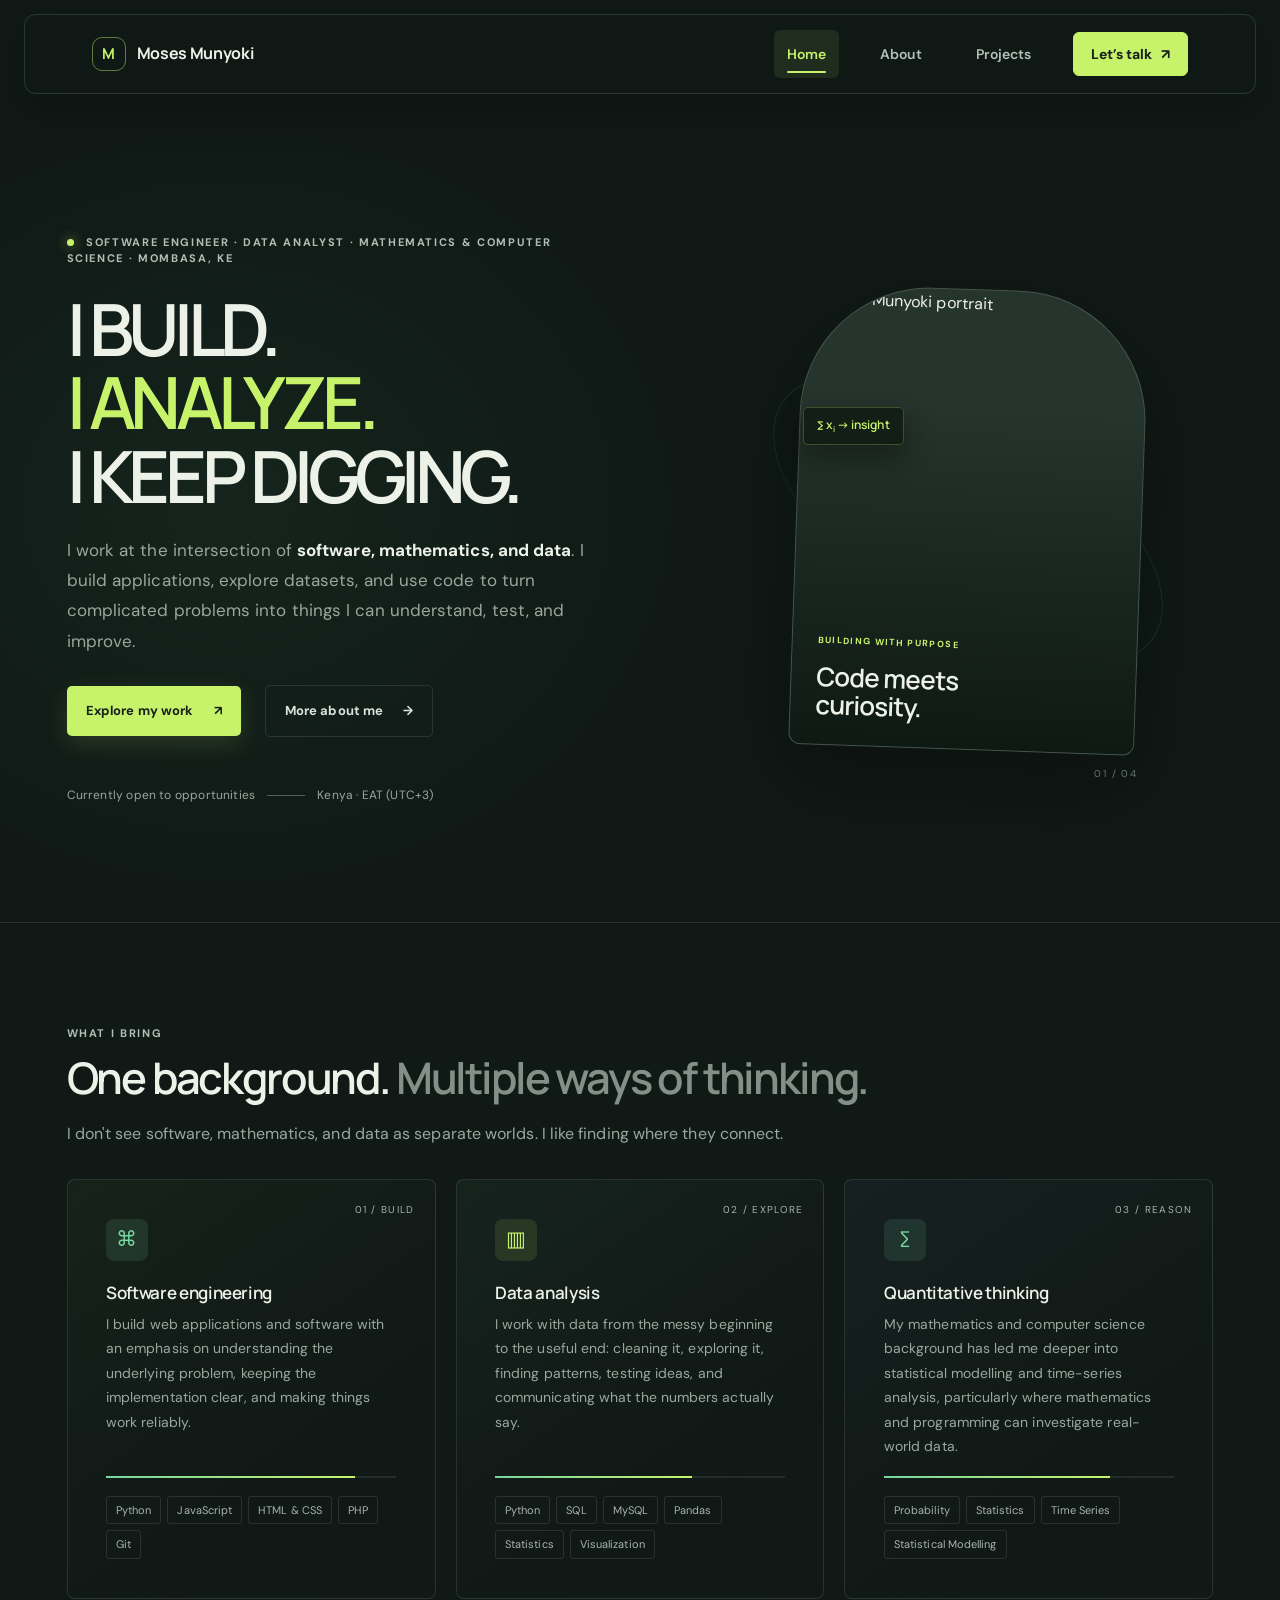
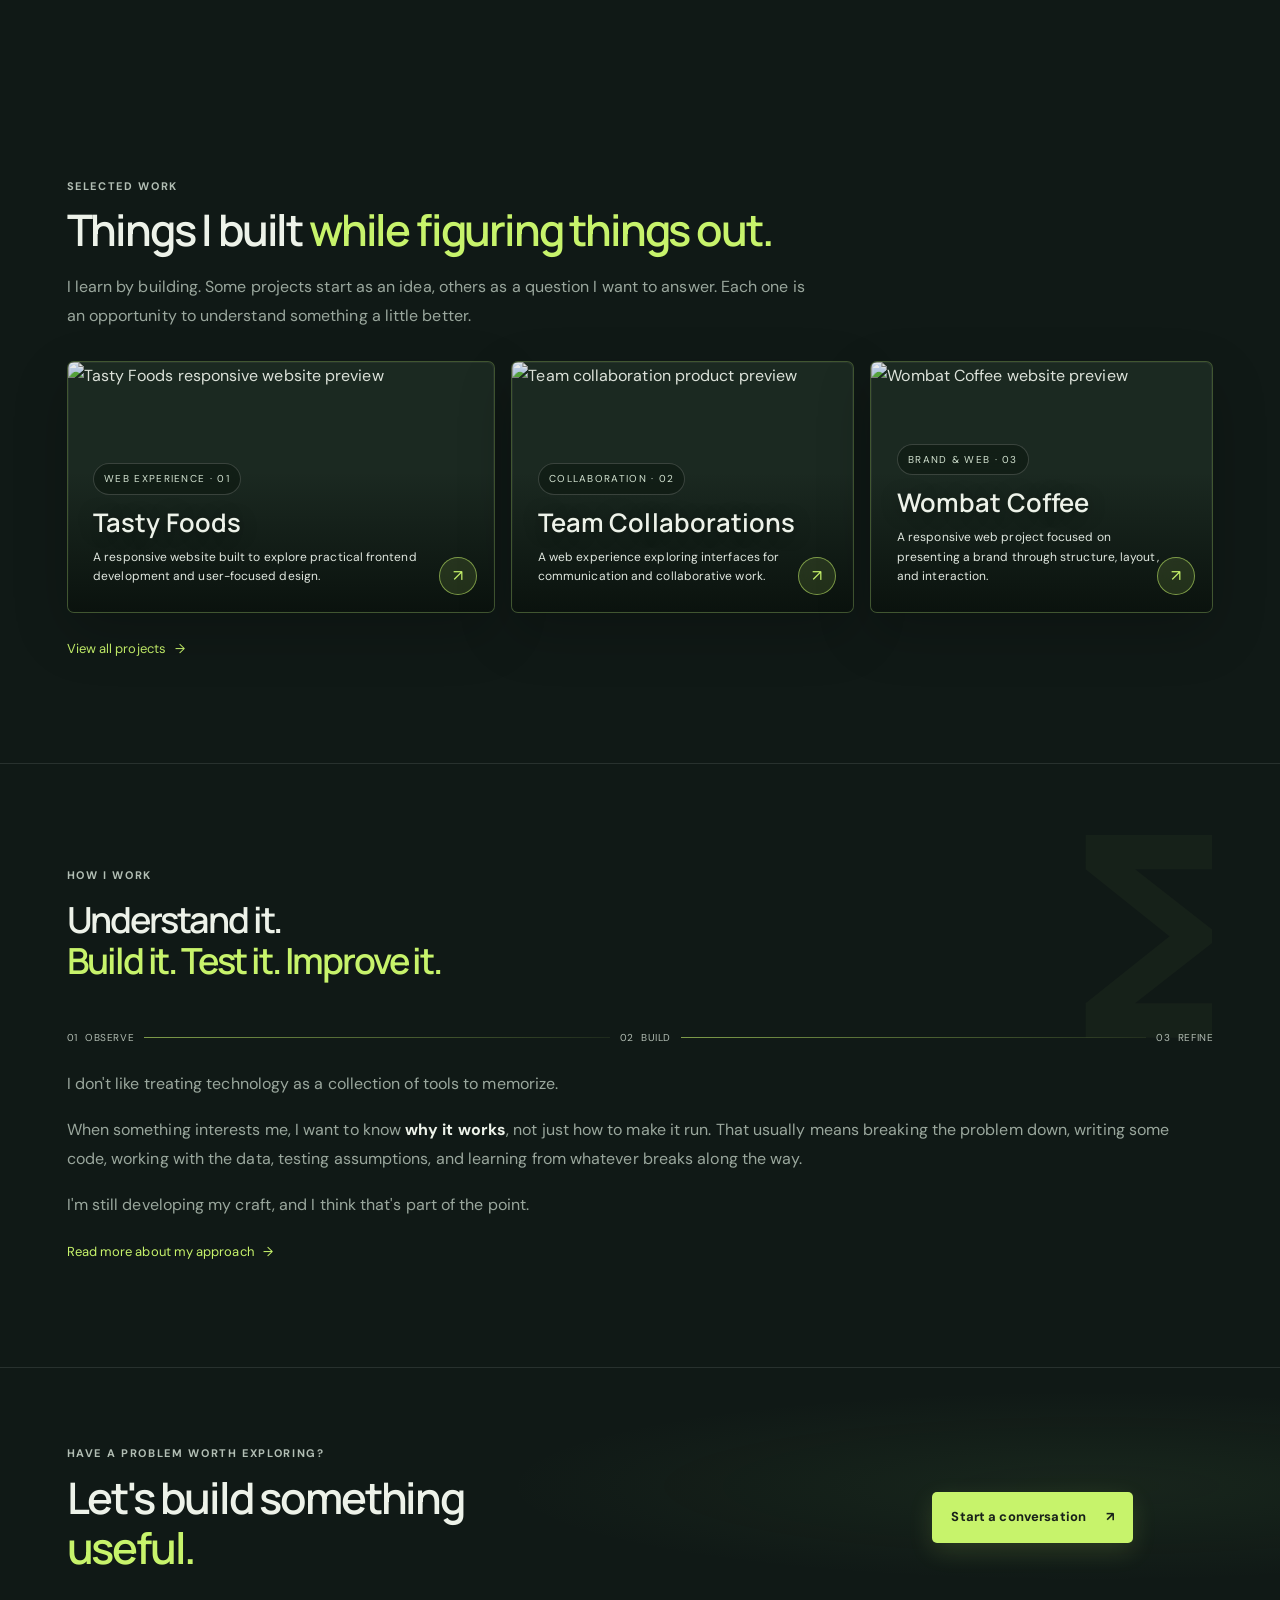
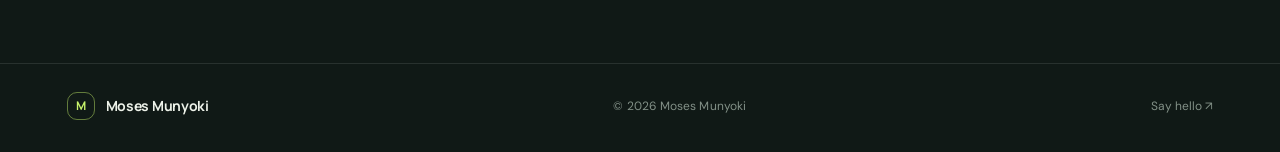
==== commit b030381f: "enjoy" ====
--- a/index.html
+++ b/index.html
@@ -35,7 +35,6 @@
           <div class="visual-orbit orbit-one"></div><div class="visual-orbit orbit-two"></div>
           <div class="visual-card visual-card-main"><img src="img/me_bg_hal.jpg" alt="Moses Munyoki portrait" class="portrait"><div class="portrait-overlay"><span class="eyebrow">BUILDING WITH PURPOSE</span><strong>Code meets<br>curiosity.</strong></div></div>
           <div class="math-chip">∑ x<sub>i</sub> → insight</div>
-          <div class="chart-chip" aria-hidden="true"><span></span><span></span><span></span><span></span><span></span><span></span><span></span><i>DATA / 03</i></div>
           <span class="visual-index">01 / 04</span>
         </div>
       </section>
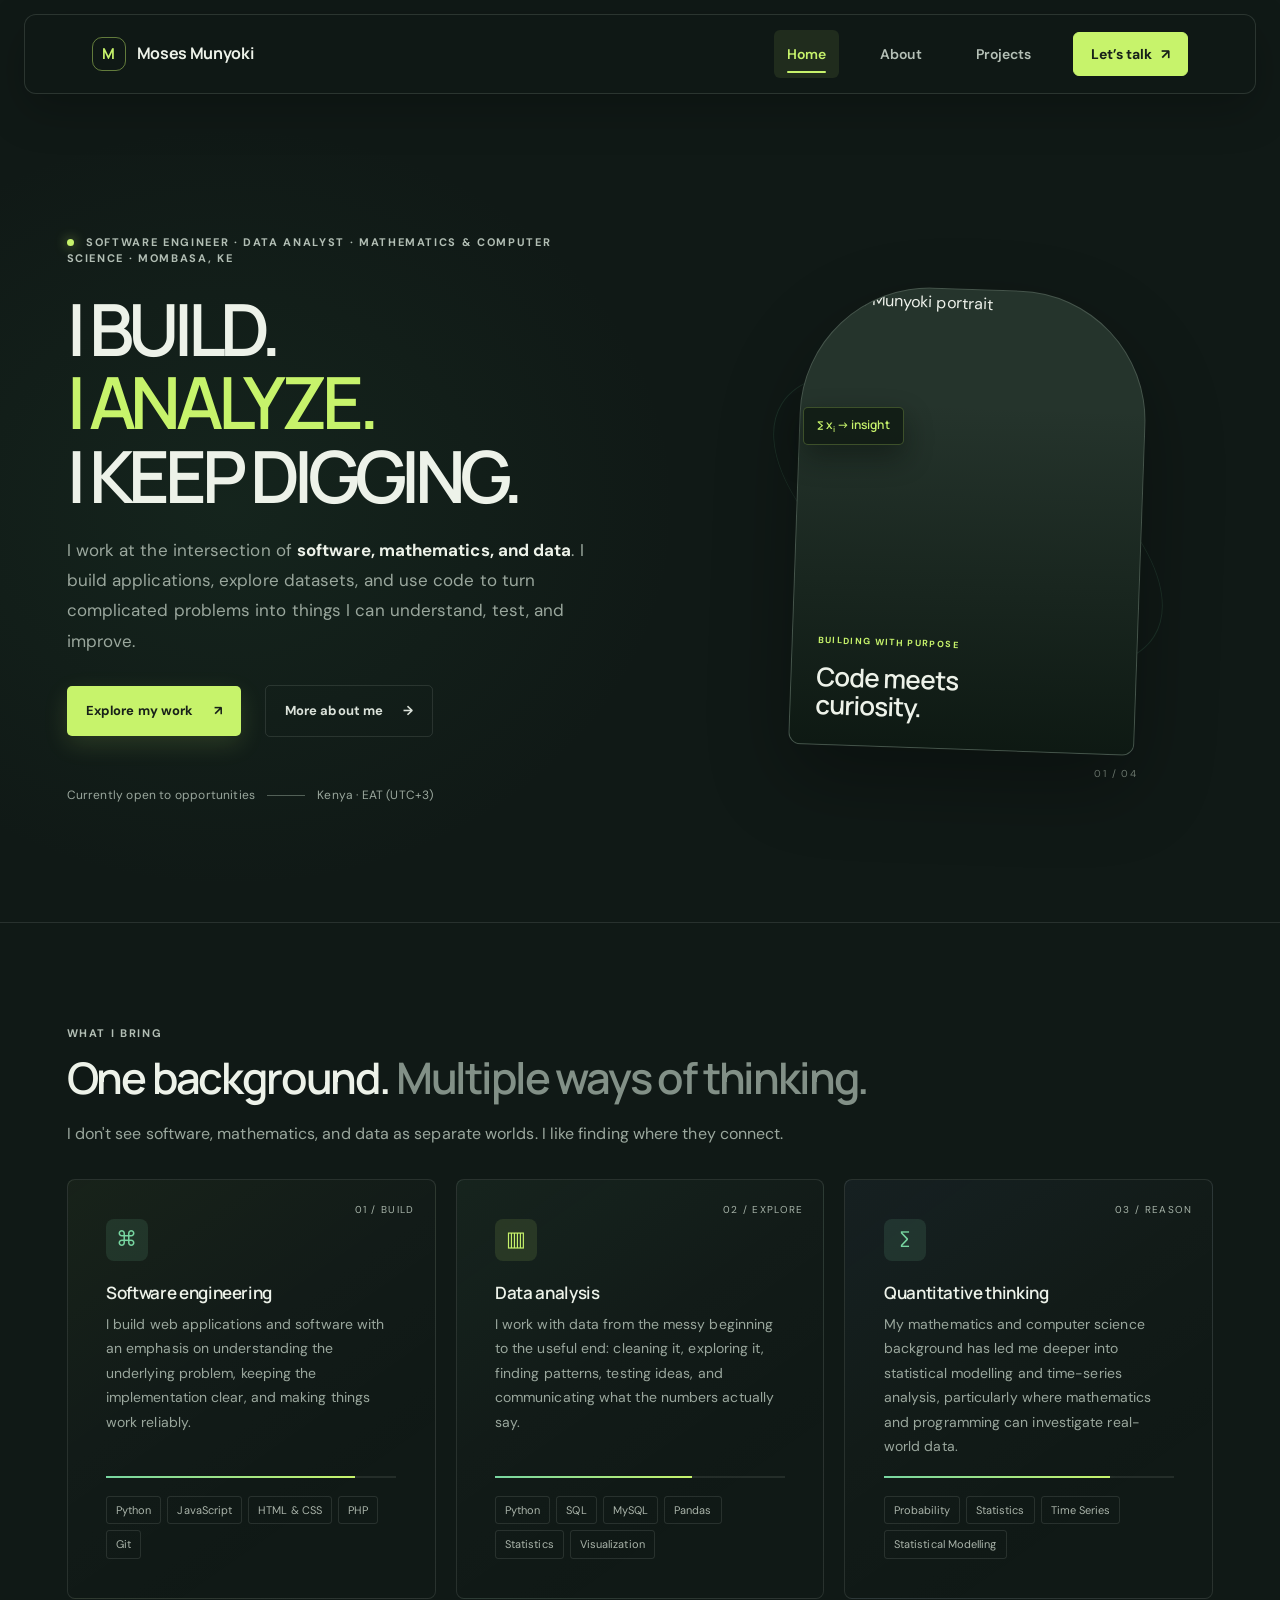
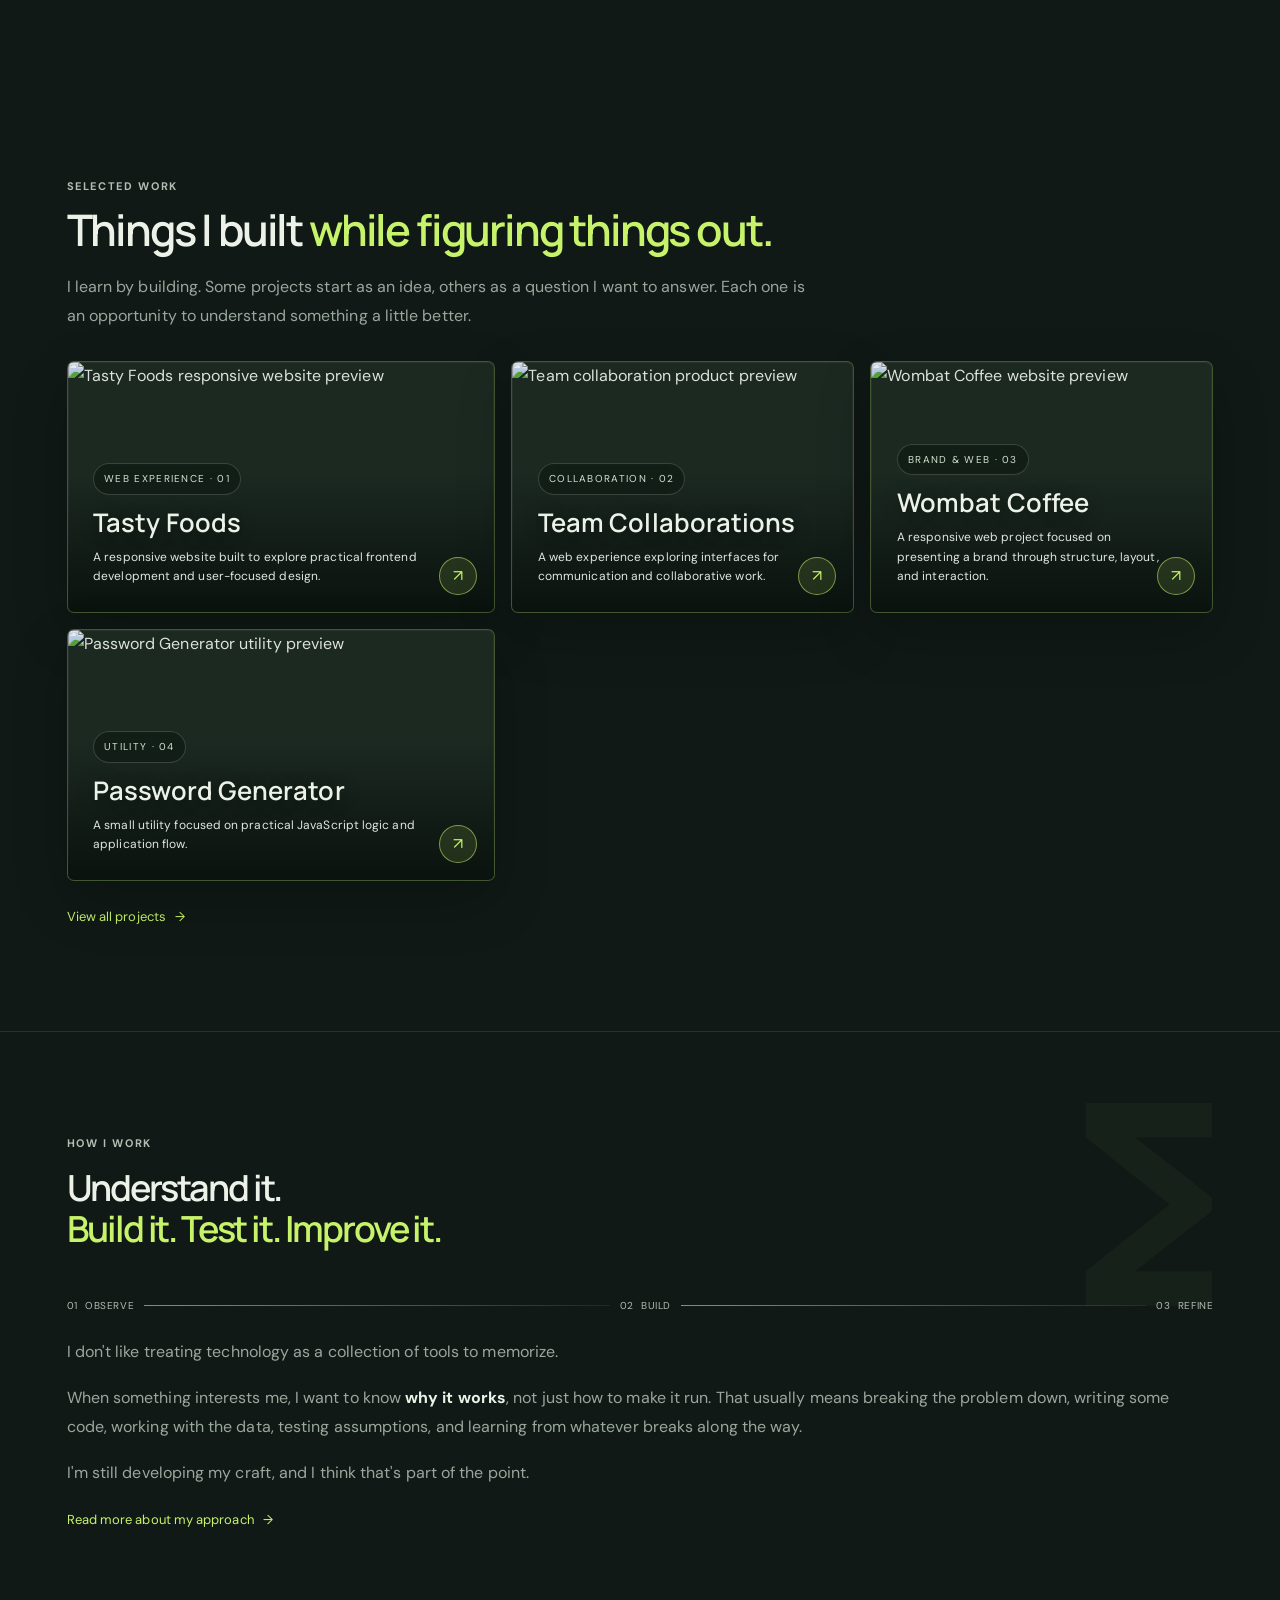
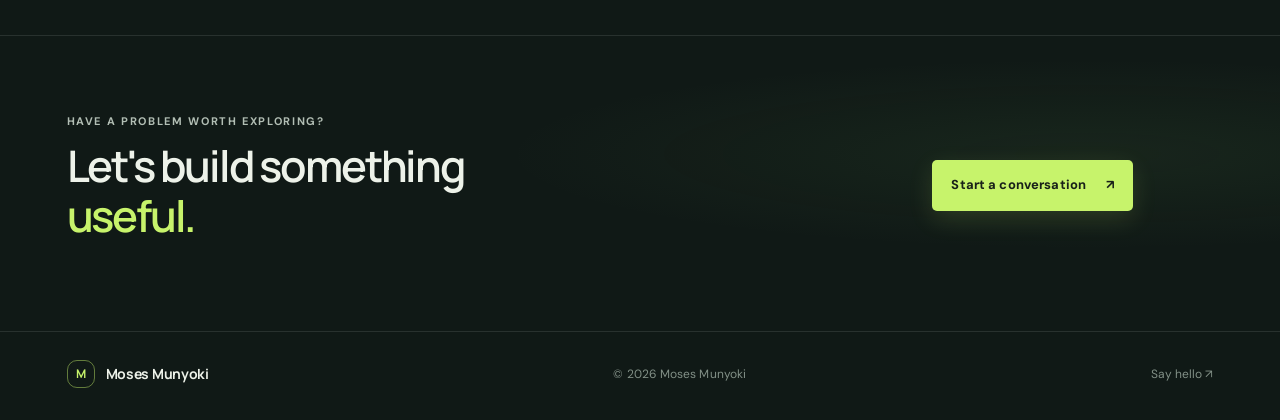
==== commit 8edd6225: "learning" ====
--- a/index.html
+++ b/index.html
@@ -54,6 +54,7 @@
           <a class="work-card work-card-large" href="pages/project/"><img src="img/tasty-foods.png" alt="Tasty Foods responsive website preview" fetchpriority="high"><span class="work-overlay"><span class="work-type">WEB EXPERIENCE · 01</span><strong>Tasty Foods</strong><span class="work-description">A responsive website built to explore practical frontend development and user-focused design.</span><span class="work-arrow">↗</span></span></a>
           <a class="work-card" href="pages/project/"><img src="img/team-colab.png" alt="Team collaboration product preview" loading="eager" decoding="async"><span class="work-overlay"><span class="work-type">COLLABORATION · 02</span><strong>Team Collaborations</strong><span class="work-description">A web experience exploring interfaces for communication and collaborative work.</span><span class="work-arrow">↗</span></span></a>
           <a class="work-card" href="pages/project/"><img src="img/wombat-coffee.png" alt="Wombat Coffee website preview" loading="eager" decoding="async"><span class="work-overlay"><span class="work-type">BRAND & WEB · 03</span><strong>Wombat Coffee</strong><span class="work-description">A responsive web project focused on presenting a brand through structure, layout, and interaction.</span><span class="work-arrow">↗</span></span></a>
+          <a class="work-card mobile-fourth-work" href="pages/project/"><img src="img/pass-generator.png" alt="Password Generator utility preview" loading="eager" decoding="async"><span class="work-overlay"><span class="work-type">UTILITY · 04</span><strong>Password Generator</strong><span class="work-description">A small utility focused on practical JavaScript logic and application flow.</span><span class="work-arrow">↗</span></span></a>
         </div>
         <a class="text-link work-all-link" href="pages/project/">View all projects <span aria-hidden="true">→</span></a>
       </section>
--- a/css/default.css
+++ b/css/default.css
@@ -166,6 +166,61 @@
   .note-bottom{max-width:132px;padding:5px 7px;gap:5px}
 }
 .about-copy strong{color:#e8efe5;font-weight:700}
+.project-card .project-info{display:flex;flex-direction:column;align-items:flex-start;min-height:225px}
+.project-category{display:block;margin-bottom:8px;color:var(--lime);font-size:10px;font-weight:700;letter-spacing:.13em}
+.project-card .project-info p{max-width:600px}
+.project-card .project-action{display:inline-flex;align-items:center;gap:9px;margin-top:auto;padding-top:17px;color:var(--lime);font-size:12px;font-weight:700}
+.project-card .project-action span{transition:transform .2s}
+.project-card:hover .project-action span{transform:translate(3px,-2px)}
+.workshop-copy{max-width:590px;margin:16px 0 0;color:var(--muted);font-size:14px;line-height:1.75}
+.closing .closing-row{align-items:center}
+.closing .social-links{margin:0;flex-wrap:wrap}
+.page-hero:has(+ .projects-showcase){padding-bottom:48px;position:relative}
+.page-hero:has(+ .projects-showcase)::after{content:"08 PROJECTS / WEB · APPLICATION · EXPERIMENT";display:block;margin-top:34px;padding-top:14px;border-top:1px solid var(--line);color:#91a096;font-size:10px;letter-spacing:.14em}
+.projects-showcase{padding-top:0!important;padding-bottom:clamp(70px,7vw,110px)}
+.project-grid{grid-template-columns:repeat(3,minmax(0,1fr));gap:20px;align-items:stretch}
+.project-card{display:flex;flex-direction:column;min-width:0;border-radius:10px;background:linear-gradient(160deg,#1a2820,#141d18 72%)}
+.project-card img{aspect-ratio:16/9.5;flex:0 0 auto;object-fit:cover}
+.project-card img{width:100%;aspect-ratio:16/9.5;object-fit:cover;background:linear-gradient(135deg,#1d2c23,#263b2d);content-visibility:auto}
+.project-card:not(.analysis-card) img{view-transition-name:none}
+.project-card{contain:layout paint}
+.project-card .project-info{min-width:0}
+.project-card .project-info{flex:1;padding:22px 23px 21px;min-height:250px}
+.project-card .project-info-top{width:100%;min-height:100px}
+.project-card .project-info p{font-size:13px;line-height:1.7}
+.project-card .project-tags{margin-top:18px}
+.project-card .project-action{width:100%;justify-content:space-between;border-top:1px solid var(--line);margin-top:19px;padding-top:14px}
+.projects-showcase+.closing{position:relative;max-width:none;padding-left:max(var(--gutter),calc((100vw - var(--content) + 2 * var(--gutter))/2));padding-right:max(var(--gutter),calc((100vw - var(--content) + 2 * var(--gutter))/2));border-top:1px solid var(--line);background:radial-gradient(ellipse at 20% 50%,rgba(120,214,161,.07),transparent 45%),linear-gradient(90deg,rgba(255,255,255,.012),transparent 65%)}
+.projects-showcase+.closing .closing-row{max-width:var(--content);margin:auto}
+.projects-showcase+.closing .closing-row>div:first-child{max-width:730px}
+.projects-showcase+.closing .social-links a{padding:12px 16px;border-color:rgba(199,243,107,.22);background:rgba(199,243,107,.035)}
+.analysis-card{cursor:default}
+.analysis-visual{position:relative;min-height:210px;padding:17px 18px 12px;display:flex;flex-direction:column;justify-content:space-between;overflow:hidden;background:radial-gradient(ellipse at 78% 15%,rgba(199,243,107,.09),transparent 42%),linear-gradient(155deg,#1b2b22,#131d18 75%);border-bottom:1px solid var(--line)}
+.analysis-topline{display:flex;justify-content:space-between;gap:10px;color:#9baa9d;font-size:8px;letter-spacing:.12em}
+.analysis-visual svg{width:100%;height:auto;overflow:visible;margin:7px 0 0}
+.analysis-visual svg text{fill:#a2b1a4;font:8px 'DM Sans',sans-serif;letter-spacing:1px}
+.chart-gridline{fill:none;stroke:rgba(231,241,231,.1);stroke-width:1;stroke-dasharray:2 5}
+.observed-line{fill:none;stroke:#91c8a2;stroke-width:3;stroke-linecap:round;stroke-linejoin:round}
+.forecast-line{fill:none;stroke:var(--lime);stroke-width:3;stroke-linecap:round;stroke-linejoin:round;stroke-dasharray:7 6}
+.forecast-band{fill:url(#forecast-fill)}
+.forecast-divider{stroke:rgba(199,243,107,.35);stroke-width:1;stroke-dasharray:3 5}
+.forecast-point{fill:var(--lime);stroke:#162018;stroke-width:2}
+.chart-legend{display:flex;gap:15px;color:#aeb9af;font-size:9px}
+.chart-legend span{display:flex;align-items:center;gap:6px}.chart-legend i{width:13px;height:2px;display:inline-block;background:#91c8a2}.chart-legend span+span i{background:var(--lime);border-top:1px dashed var(--bg)}
+.analysis-card .project-info{min-height:280px}
+.analysis-card .project-info-top{min-height:0}
+.analysis-card .project-action{margin-top:12px}
+.analysis-caption{color:#9aaa9c!important;font-size:10px!important;font-weight:500!important;letter-spacing:.04em}
+.code-example{width:100%;margin-top:15px;border:1px solid var(--line);border-radius:5px;background:#101713}
+.code-example summary{display:flex;justify-content:space-between;align-items:center;cursor:pointer;list-style:none;padding:10px 11px;color:#c6d2c7;font-size:10px;font-weight:600}
+.code-example summary::-webkit-details-marker{display:none}
+.code-example summary span{color:var(--lime);font-size:15px;transition:transform .2s}
+.code-example[open] summary span{transform:rotate(45deg)}
+.code-example pre{overflow:auto;margin:0;padding:12px;border-top:1px solid var(--line);color:#c8d5c9;font:10px/1.65 ui-monospace,SFMono-Regular,Menlo,monospace;white-space:pre}
+.code-example code{font:inherit}
+@media(max-width:1050px){.project-grid{grid-template-columns:repeat(2,minmax(0,1fr))}.project-card .project-info{min-height:235px}.analysis-card .project-info{min-height:280px}}
+@media(max-width:760px){.page-hero:has(+ .projects-showcase){padding-bottom:36px}.page-hero:has(+ .projects-showcase)::after{margin-top:25px}.project-grid{grid-template-columns:1fr;gap:18px}.project-card{display:grid;grid-template-columns:minmax(0,1.05fr) minmax(0,1fr);min-height:0}.project-card img{height:100%;min-height:245px;aspect-ratio:auto}.project-card .project-info{min-height:0;padding:20px}.project-card .project-info-top{min-height:0}.project-card .project-action{margin-top:17px}.projects-showcase+.closing{padding-left:22px;padding-right:22px}.projects-showcase+.closing .closing-row{gap:22px}}
+@media(max-width:540px){.project-card{grid-template-columns:1fr}.project-card img{height:auto;min-height:0;aspect-ratio:16/8.8}.project-card .project-info{padding:20px}.project-card .project-info-top{min-height:0}.projects-showcase+.closing .social-links{gap:7px}.projects-showcase+.closing .social-links a{font-size:11px;padding:9px 10px}}
 .about-photo-column{display:flex;flex-direction:column;gap:16px}
 .exploring-card{overflow:hidden;border:1px solid rgba(199,243,107,.19);border-radius:9px;background:linear-gradient(150deg,rgba(199,243,107,.055),rgba(255,255,255,.012) 45%,rgba(120,214,161,.025));}
 .about-photo-column{justify-content:center;gap:24px}
@@ -190,6 +245,27 @@
 @media(max-width:760px){.working-principle p{font-size:12px;gap:7px}.skill-group{padding:17px}}
 @media(max-width:760px){.about-layout{display:flex;flex-direction:column;gap:30px}.about-layout>.about-copy{order:1}.about-layout>.about-photo-column{display:contents}.about-photo{order:0;height:420px;width:min(100%,520px)}.exploring-card{order:2;width:min(100%,620px);margin:0 auto}.exploring-list article{min-height:78px;padding:16px 22px}}
 @media(max-width:430px){.about-photo{height:350px}.about-visual-note{padding:18px;min-height:150px}.about-visual-note p{font-size:18px}.about-mini-chart{right:16px;bottom:22px;width:85px;height:54px}.about-note-index{left:18px}.exploring-heading{padding:20px 18px 16px}.exploring-heading h2{font-size:21px}.exploring-list article{padding:15px 18px;grid-template-columns:23px 1fr 16px;gap:9px}.exploring-list h3{font-size:12px}.exploring-list p{font-size:10px}}
+@media(max-width:760px){.project-card .project-info{min-height:0}.project-card .project-action{padding-top:14px}.closing .closing-row{align-items:flex-start}.closing .social-links{margin-top:10px}}
+@media(max-width:760px){
+  .featured-grid{grid-template-columns:repeat(2,minmax(0,1fr));gap:13px}
+  .work-card-large{grid-column:auto}
+  .work-card,.work-card img,.work-card-large,.work-card-large img{min-height:0;height:clamp(180px,31vw,250px)}
+  .work-card img{object-fit:cover}
+  .work-overlay{inset:0;padding:15px;background:linear-gradient(180deg,rgba(8,15,11,.04) 25%,rgba(8,15,11,.84) 100%)}
+  .work-type{font-size:8px;padding:5px 8px;max-width:calc(100% - 35px)}
+  .work-overlay strong{font-size:16px;margin-top:7px;line-height:1.2}
+  .work-description{display:none}
+  .work-arrow{right:12px;bottom:12px;width:28px;height:28px;font-size:12px}
+}
+@media(max-width:430px){
+  .featured-grid{grid-template-columns:repeat(2,minmax(0,1fr));gap:10px}
+  .work-card,.work-card img,.work-card-large,.work-card-large img{height:clamp(150px,43vw,190px)}
+  .work-overlay{padding:10px}
+  .work-type{font-size:7px;letter-spacing:.08em;padding:4px 6px}
+  .work-overlay strong{font-size:14px}
+  .work-arrow{right:9px;bottom:9px;width:25px;height:25px}
+  .work-all-link{margin-top:18px}
+}
 .site-nav{min-height:88px}
 .nav-links{gap:clamp(10px,2.2vw,30px);font-size:14px;font-weight:600;color:#b5c0b7}
 .nav-links>a:not(.nav-cta){position:relative;padding:12px 13px;border-radius:6px;transition:color .2s,background .2s}
